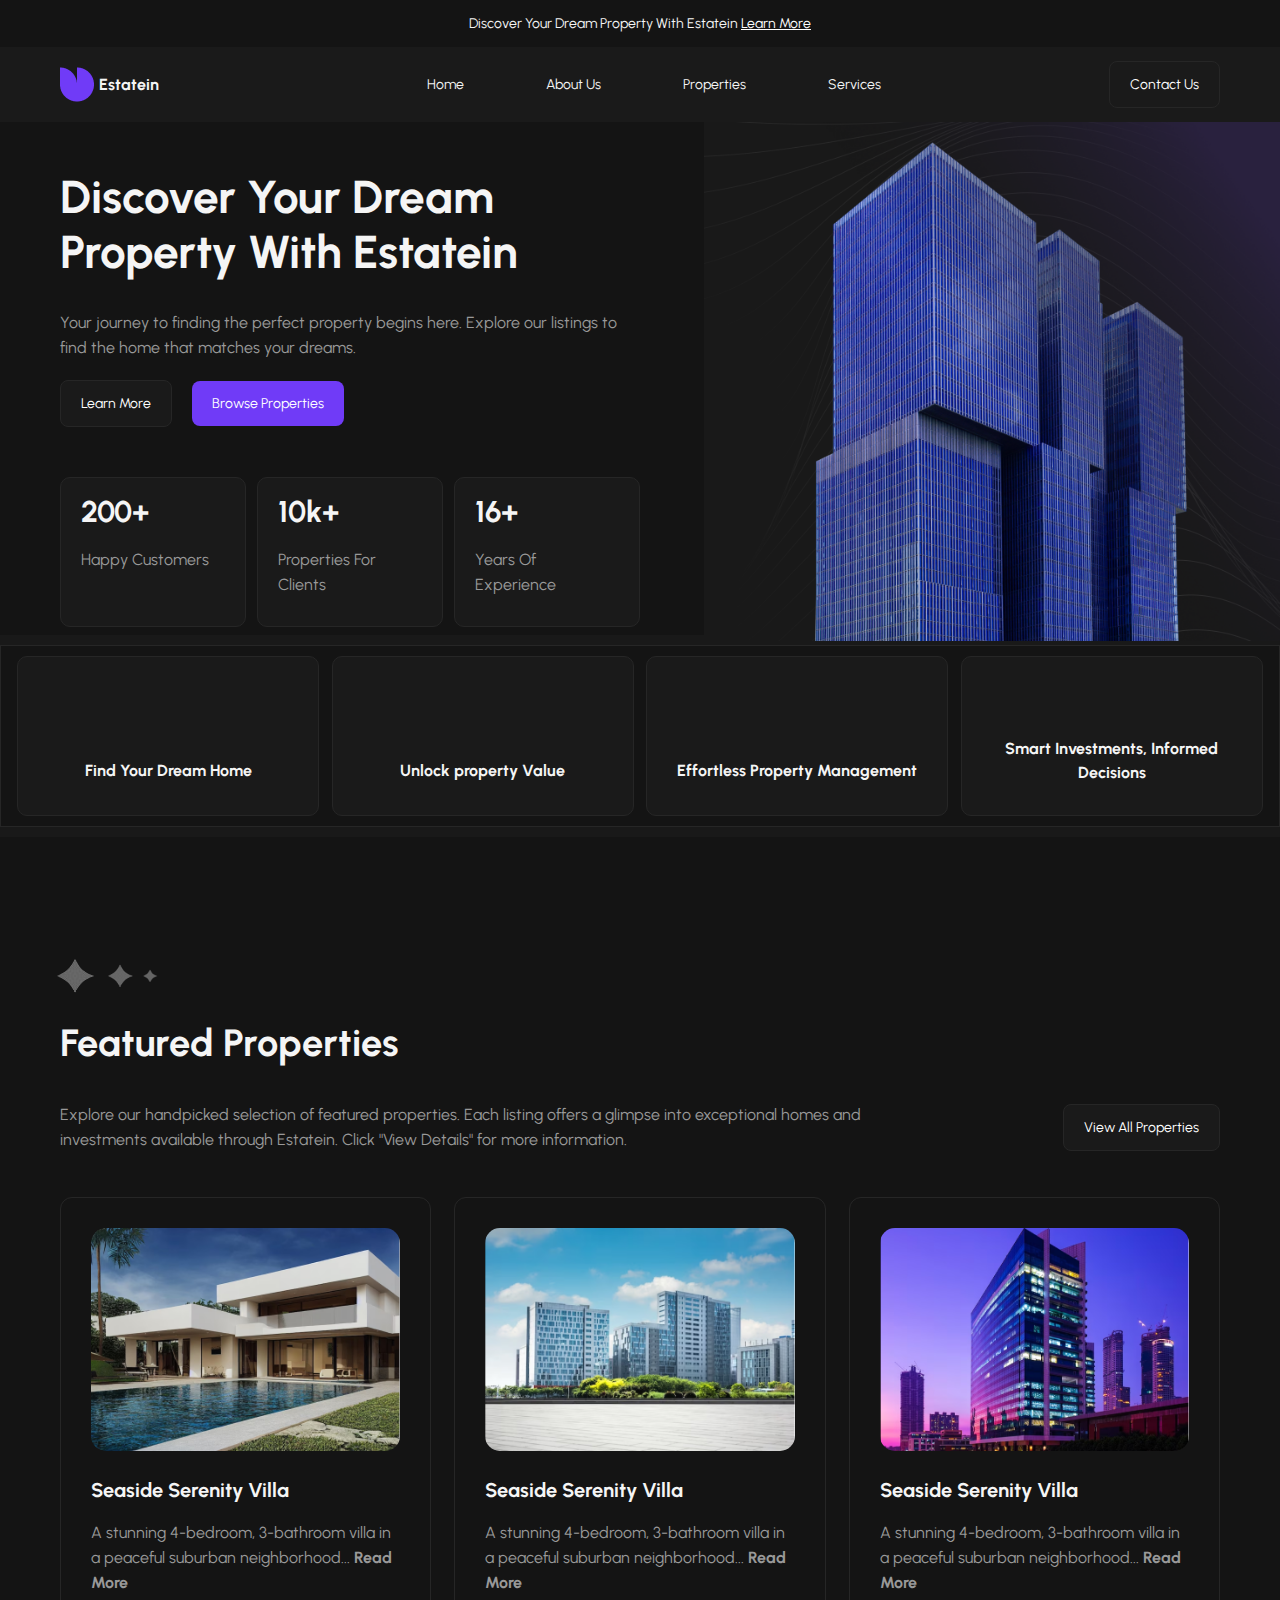
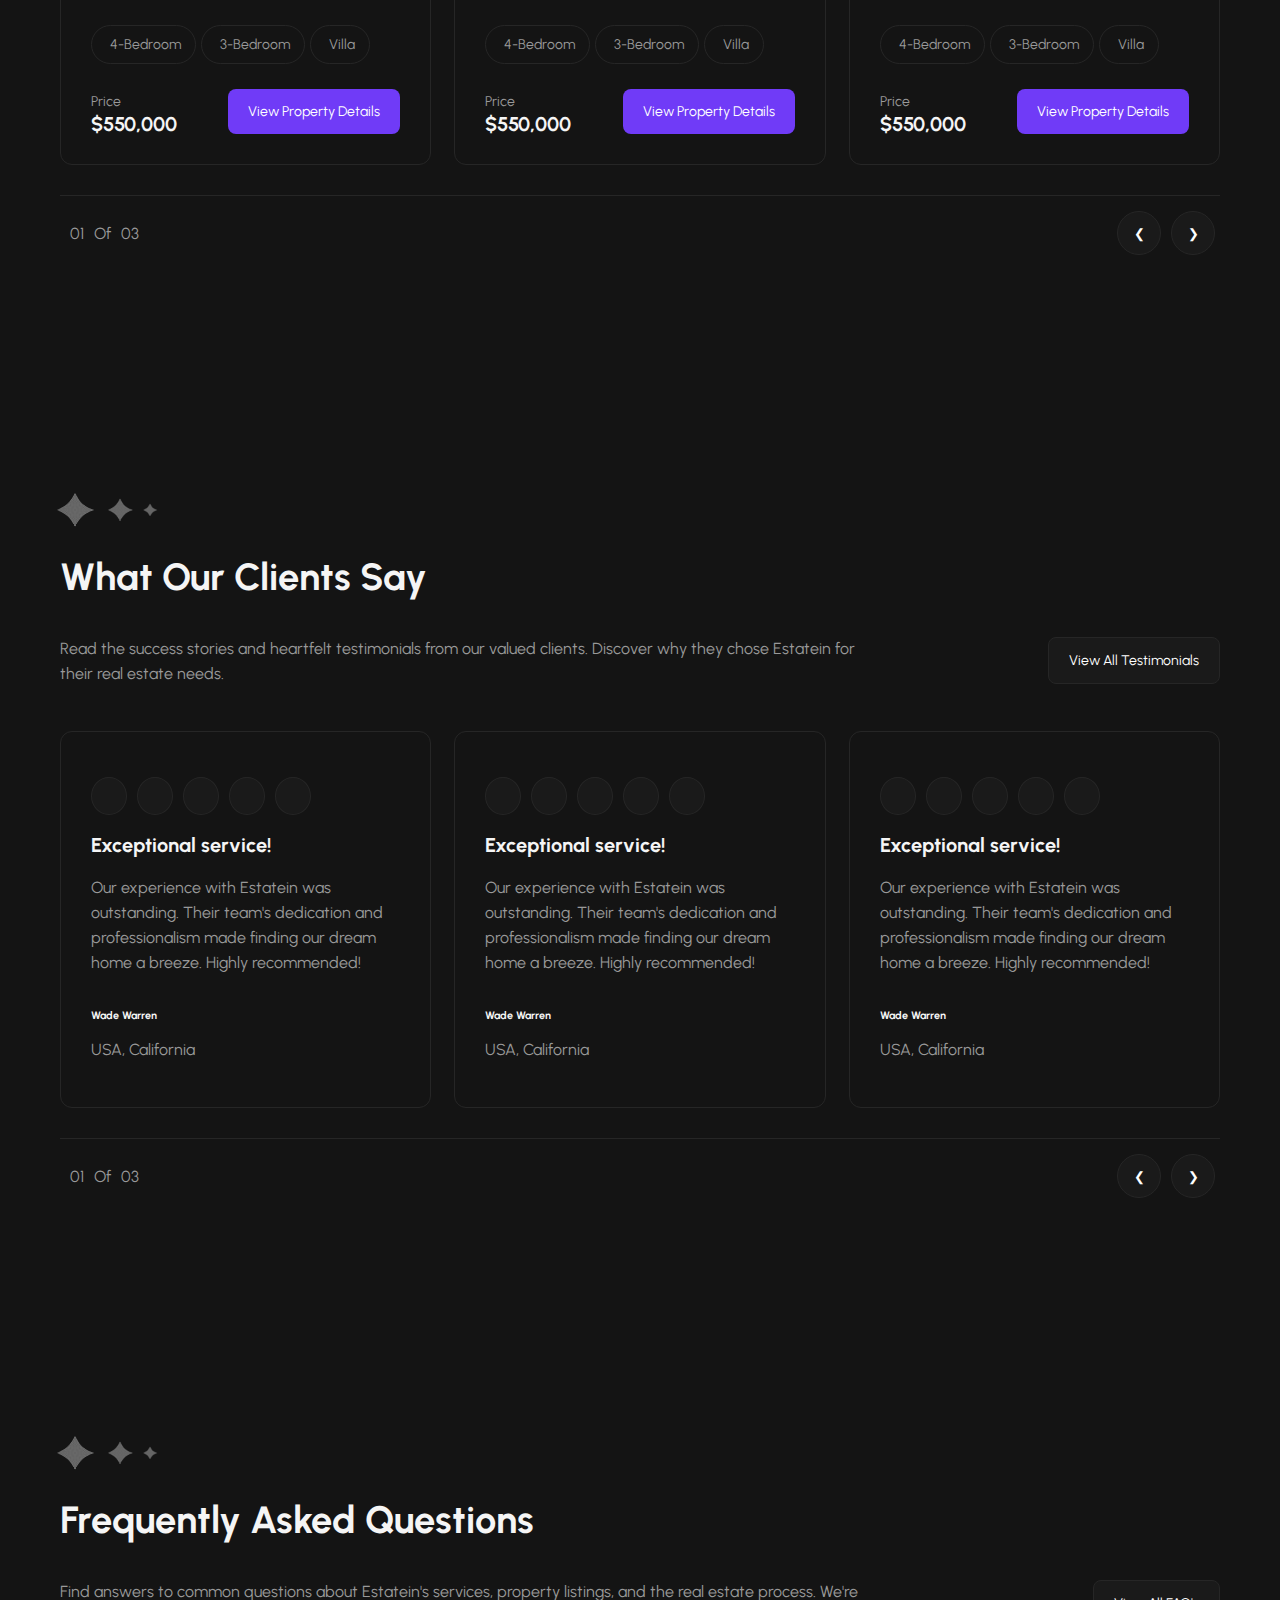
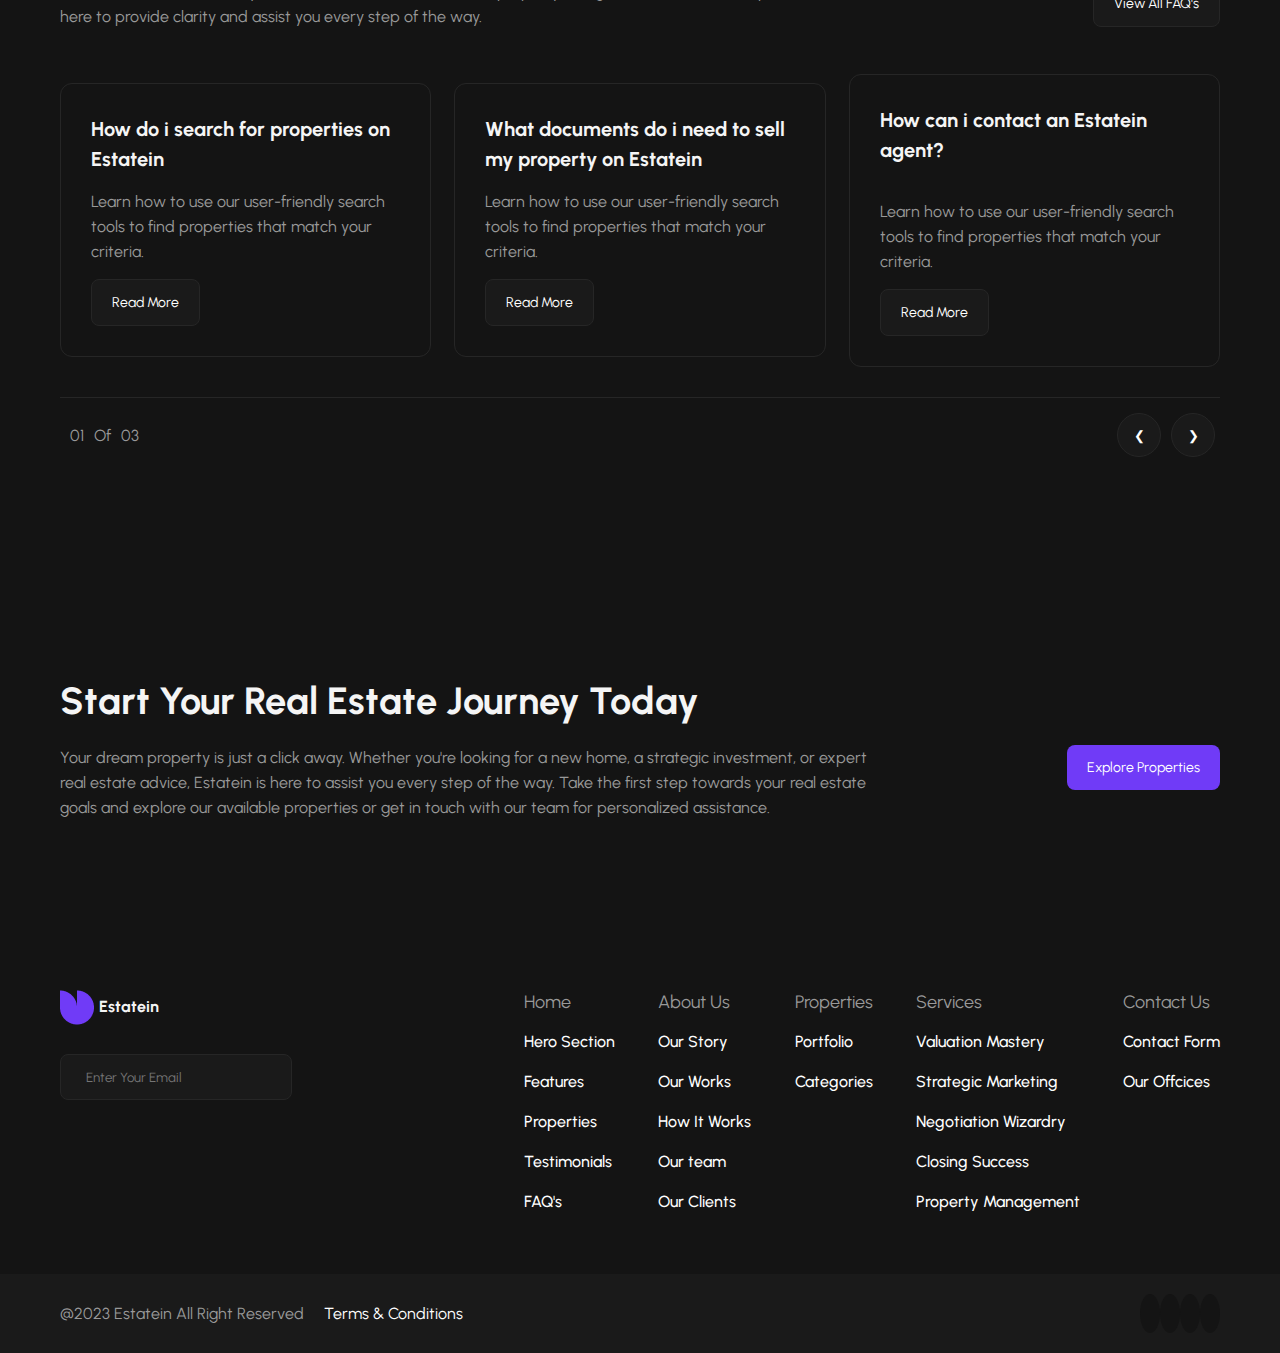
==== index.html @ 97dfe86b "One major push" ====
<!DOCTYPE html>
<html lang="en">
<head>
    <meta charset="UTF-8">
    <meta name="viewport" content="width=device-width, initial-scale=1.0">
    <!-- Font Awesome -->
    <link rel="stylesheet" href="https://site-assets.fontawesome.com/releases/v6.6.0/css/all.css">
    <!-- Google Fonts -->
    <link rel="preconnect" href="https://fonts.googleapis.com">
    <link rel="preconnect" href="https://fonts.gstatic.com" crossorigin>
    <link href="https://fonts.googleapis.com/css2?family=Urbanist:ital,wght@0,100..900;1,100..900&display=swap" rel="stylesheet">
    <link rel="icon" href="./resources/logo.png">
    <link rel="stylesheet" href="style.css">
    <title>Estatein</title>
    
</head>
<body>
    <header class="first-header">
        Discover Your Dream Property With Estatein <a href="#">Learn More</a>
    </header>
    <div class="navbar">
        <h5>
            <img src="./resources/logo.png" alt="">
            Estatein
        </h5> 
        <button class="menu-btn">
            <div></div>
            <div></div>
            <div></div>
        </button>
        <nav class="nav">
            <ul>
                <li>Home</li>
                <li>About Us</li>
                <li>Properties</li>
                <li>Services</li>
                <button class="contact-btn dark-btn">
                    Contact Us
                </button>
            </ul>
        </nav>
        <button class="contact-btn dark-btn">
            Contact Us
        </button>
        <nav class="res-nav">
            <button class="close-btn dark-btn">&#9587</button>
            <ul>
                <li>Home</li>
                <li>About Us</li>
                <li>Properties</li>
                <li>Services</li>
                <button class="contact-btn dark-btn">
                    Contact Us
                </button>
            </ul>
        </nav>
    </div>
    <!-- <div class="absolute">
        <sub>Text</sub>
    </div> -->

    <div class="first-section">
        <div class="pic">
            <img src="./resources/img1.png" alt="" class="img1">
        </div>
        <!-- <div class="svg">
            <svg height="200" width="200">
                <defs>
                    <path id="circle" d="M100, 100 m0, -50 a50, 50 0 1, 0 0, 100 a50, 50 0 1, 0 0, -100">
                    <text font-size="16" text-anchor="middle">
                        <textpath xlink:href="#circle" startOffset="25%"> Text </textpath>
                    </text>
                </defs>

            </svg>
        </div> -->
        <div class="text">
            <div class="txt txt1">
                <h1 class="header1">
                    Discover Your Dream Property With Estatein
                </h1>
                <p>
                    Your journey to finding the perfect property begins here. Explore our listings to find the
                    home that matches your dreams.
                </p>
                <div class="buttons">
                    <button class="learn-more dark-btn">Learn More</button>
                    <button class="browse blue-btn">Browse Properties</button>
                </div>
            </div>
            <div class="sub-div">
                <div class="sdiv">
                    <h4>200+</h4>
                    <p>Happy Customers</p>
                </div>
                <div class="sdiv">
                    <h4>10k+</h4>
                    <p>Properties For Clients</p>
                </div>
                <div class="sdiv">
                    <h4>16+</h4>
                    <p>Years Of Experience</p>
                </div>
            </div>
        </div>
    </div>

    <div class="second-section">
        <div class="sub-div div-col-1">
            <p class="fa-thin fa-arrow-up-right"></p>
            <div class="home">
                <i class="fa-solid fa-house"></i>
            </div>
            <h5>Find Your Dream Home</h5>
        </div>
        <div class="sub-div div-col-1">
            <p class="fa-thin fa-arrow-up-right"></p>
            <div class="home">
                <i class="fa-solid fa-radio"></i>
            </div>
            <h5>Unlock property Value</h5>
        </div>
        <div class="sub-div div-col-1">
            <p class="fa-thin fa-arrow-up-right"></p>
            <div class="home">
                <i class="fa-solid fa-hotel"></i>
            </div>
            <h5>Effortless Property Management</h5>
        </div>
        <div class="sub-div div-col-1">
            <p class="fa-thin fa-arrow-up-right"></p> 
            <div class="home">
                <i class="fa-solid fa-sun"></i>
            </div>
            <h5>Smart Investments, Informed Decisions</h5>
        </div>
    </div>

    <div class="third-section sec-obj">
        <div class="img star">
            <img src="./resources/star-logo-removebg-preview.png" alt="">
            <img src="./resources/star-logo-removebg-preview.png" alt="">
            <img src="./resources/star-logo-removebg-preview.png" alt="">
        </div>
        <div class="text div-col-2">
            <h3>
                Featured Properties
            </h3>
            <div class="txt">
                <p>
                    Explore our handpicked selection of featured properties. 
                    Each listing offers a glimpse into exceptional homes and investments available 
                    through Estatein. Click "View Details" for more information.
                </p>
                <button class="dark-btn thrdsec-btn">View All Properties</button>
            </div>
        </div>
        <div class="sub-divs div-col-2">
            <div class="content slide1">
                <img src="./resources/img2.png" alt="">
                <div class="content-txt">
                    <h4>
                        Seaside Serenity Villa
                    </h4>
                    <p>
                        A stunning 4-bedroom, 3-bathroom villa in a
                        peaceful suburban neighborhood... <b>Read More</b>
                    </p>
                </div>
                <div class="minor-div">
                    <p><i class="fa-duotone fa-thin fa-bed-front"></i>4-Bedroom</p>
                    <p><i class="fa-solid fa-bath"></i>3-Bedroom</p>
                    <p><i class="fa-solid fa-hotel"></i>Villa</p>
                </div>
                <div class="price">
                    <div>
                        <p>Price</p>
                        <h6>$550,000</h6>
                    </div>
                    <button class="blue-btn">View Property Details</button>
                </div>
            </div>
            <div class="content slide1 ">
                <img src="./resources/img3.png" alt="">
                <div class="content-txt">
                    <h4>
                        Seaside Serenity Villa
                    </h4>
                    <p>
                        A stunning 4-bedroom, 3-bathroom villa in a 
                        peaceful suburban neighborhood... <b>Read More</b>
                    </p>
                </div>
                <div class="minor-div">
                    <p><i class="fa-duotone fa-thin fa-bed-front"></i>4-Bedroom</p>
                    <p><i class="fa-solid fa-bath"></i>3-Bedroom</p>
                    <p><i class="fa-solid fa-hotel"></i>Villa</p>
                </div>
                <div class="price">
                    <div>
                        <p>Price</p>
                        <h6>$550,000</h6>
                    </div>
                    <button class="blue-btn">View Property Details</button>
                </div>
            </div>
            <div class="content slide1 ">
                <img src="./resources/img4.png" alt="">
                <div class="content-txt">
                    <h4>
                        Seaside Serenity Villa
                    </h4>
                    <p>
                        A stunning 4-bedroom, 3-bathroom villa in a 
                        peaceful suburban neighborhood... <b>Read More</b>
                    </p>
                </div>
                <div class="minor-div">
                    <p><i class="fa-duotone fa-thin fa-bed-front"></i>4-Bedroom</p>
                    <p><i class="fa-solid fa-bath"></i>3-Bedroom</p>
                    <p><i class="fa-solid fa-hotel"></i>Villa</p>
                </div>
                <div class="price">
                    <div>
                        <p>Price</p>
                        <h6>$550,000</h6>
                    </div>
                    <button class="blue-btn">View Property Details</button>
                </div>
            </div>
        </div>
        <div class="btn-bar div-col-2">
            <button class="thrdsec-btn dark-btn">View All Properties</button>
            <div class="navigator">
                <button id="prev">&#10094;</button>
                <div class="ps res">
                    <p class="counter">01</p>
                    <p class="test">Of</p>
                    <p class="total">03</p>
                </div>
                <button id="next">&#10095;</button>
            </div>
            <div class="ps">
                <p id="counter">01</p>
                <p id="test">Of</p>
                <p id="total">03</p>
            </div>
        </div>
        <!-- border: 1px solid;

        border-image-source: linear-gradient(40.65deg, #A685FA 0.85%, rgba(166, 133, 250, 0) 34.8%),
        linear-gradient(219.04deg, #A685FA -6.93%, rgba(166, 133, 250, 0) 52.6%); -->
        
        
    </div>

    <div class="comments sec-obj">
        <div class="img star">
            <img src="./resources/star-logo-removebg-preview.png" alt="">
            <img src="./resources/star-logo-removebg-preview.png" alt="">
            <img src="./resources/star-logo-removebg-preview.png" alt="">
        </div>
        <div class="text">
            <h3>
                What Our Clients Say
            </h3>
            <div class="txt">
                <p>
                    Read the success stories and heartfelt testimonials 
                    from our valued clients. Discover why they
                    chose Estatein for their real estate needs.
                </p>
                <button class="dark-btn thrdsec-btn">View All Testimonials</button>
            </div>
        </div>  
        <div class="sub-divs slide">
            <div class="content">
                <div class="rating">
                    <p class="fa-solid fa-star"></p>
                    <p class="fa-solid fa-star"></p>
                    <p class="fa-solid fa-star"></p>
                    <p class="fa-solid fa-star"></p>
                    <p class="fa-solid fa-star"></p>
                </div>
                <h4>
                    Exceptional service!
                </h4>
                <p>
                    Our experience with Estatein was outstanding. 
                    Their team's dedication and professionalism 
                     made finding our dream home a breeze. Highly 
                     recommended!
                </p>
                <div class="id">
                    <img src="" alt="">
                    <div>
                        <h6>Wade Warren</h6>
                        <p>USA, California</p>
                    </div>
                </div>
            </div>
            <div class="content">
                <div class="rating">
                    <p class="fa-solid fa-star"></p>
                    <p class="fa-solid fa-star"></p>
                    <p class="fa-solid fa-star"></p>
                    <p class="fa-solid fa-star"></p>
                    <p class="fa-solid fa-star"></p>
                </div>
                <h4>
                    Exceptional service!
                </h4>
                <p>
                    Our experience with Estatein was outstanding. 
                    Their team's dedication and professionalism 
                     made finding our dream home a breeze. Highly 
                     recommended!
                </p>
                <div class="id">
                    <img src="" alt="">
                    <div>
                        <h6>Wade Warren</h6>
                        <p>USA, California</p>
                    </div>
                </div>
            </div>
            <div class="content">
                <div class="rating">
                    <p class="fa-solid fa-star"></p>
                    <p class="fa-solid fa-star"></p>
                    <p class="fa-solid fa-star"></p>
                    <p class="fa-solid fa-star"></p>
                    <p class="fa-solid fa-star"></p>
                </div>
                <h4>
                    Exceptional service!
                </h4>
                <p>
                    Our experience with Estatein was outstanding. 
                    Their team's dedication and professionalism 
                     made finding our dream home a breeze. Highly 
                     recommended!
                </p>
                <div class="id">
                    <img src="" alt="">
                    <div>
                        <h6>Wade Warren</h6>
                        <p>USA, California</p>
                    </div>
                </div>
            </div>
        </div>
        <div class="btn-bar">
            <button class="thrdsec-btn dark-btn">View All Properties</button>
            <div class="navigator">
                <button id="prev">&#10094;</button>
                <div class="ps res">
                    <p class="counter">01</p>
                    <p class="test">Of</p>
                    <p class="total">03</p>
                </div>
                <button id="next">&#10095;</button>
            </div>
            <div class="ps">
                <p id="counter">01</p>
                <p id="test">Of</p>
                <p id="total">03</p>
            </div>
        </div>
    </div>

    <div class="fourth-section sec-obj">
        <div class="img star">
            <img src="./resources/star-logo-removebg-preview.png" alt="">
            <img src="./resources/star-logo-removebg-preview.png" alt="">
            <img src="./resources/star-logo-removebg-preview.png" alt="">
        </div>
        <div class="text">
            <h3>
                Frequently Asked Questions
            </h3>
            <div class="txt">
                <p>
                    Find answers to common questions about Estatein's services, 
                    property listings, and the real estate process. We're here to provide 
                    clarity and assist you every step of the way.
                </p>
                <button class="dark-btn faq thrdsec-btn">View All FAQ's</button>
            </div>
        </div>
        <div class="sub-divs">
            <div class="content">
                <h4>
                    How do i search for properties on Estatein
                </h4>
                <p>
                    Learn how to use our user-friendly 
                    search tools to find properties that match your criteria.
                </p>
                <button class="dark-btn more">Read More</button>
            </div>
            <div class="content">
                <h4>
                    What documents do i need to sell my property on Estatein
                </h4>
                <p>
                    Learn how to use our user-friendly 
                    search tools to find properties that match your criteria.
                </p>
                <button class="dark-btn more">Read More</button>
            </div>
            <div class="content">
                <h4>
                    How can i contact an Estatein agent?
                    
                </h4>
                <br>
                <p>
                    Learn how to use our user-friendly 
                    search tools to find properties that match your criteria.
                </p>
                <button class="dark-btn more">Read More</button>
            </div>
            <!-- <div class="content">
                <h5>
                    How do i search for properties on Estatein
                </h5>
                <p>
                    Learn how to use our user-friendly 
                    search tools <br>to find properties that match your criteria.
                </p>
                <button id="more">Read More</button>
            </div>
            <div>
                <h5>
                    How do i search for properties on Estatein
                </h5>
                <p>
                    Learn how to use our user-friendly 
                    search tools <br>to find properties that match your criteria.
                </p>
                <button id="more">Read More</button>
            </div>
            <div class="content">
                <h5>
                    How do i search for properties on Estatein
                </h5>
                <p>
                    Learn how to use our user-friendly 
                    search tools <br>to find properties that match your criteria.
                </p>
                <button id="more">Read More</button>
            </div> -->
        </div>
        <div class="btn-bar">
            <button class="thrdsec-btn dark-btn faq">View All Properties</button>
            <div class="navigator">
                <button id="prev">&#10094;</button>
                <div class="ps res">
                    <p class="counter">01</p>
                    <p class="test">Of</p>
                    <p class="total">03</p>
                </div>
                <button id="next">&#10095;</button>
            </div>
            <div class="ps">
                <p id="counter">01</p>
                <p id="test">Of</p>
                <p id="total">03</p>
            </div>
        </div>
    </div>

    <div class="conclusion sec-obj">
        <div class="text">
            <h3>
                Start Your Real Estate Journey Today
            </h3>
            <div class="txt">
                <p>
                    Your dream property is just a click away. 
                    Whether you're looking for a new home, a 
                    strategic investment, or expert real estate advice, 
                    Estatein is here to assist you every step of the way. 
                    Take the first step towards your real estate goals and 
                    explore our available properties or get in touch with 
                    our team for personalized assistance.
                </p>
                <button class="blue-btn explore">Explore Properties</button>
            </div>
        </div>
    </div>

    <footer>
        <div class="footer sec-obj">
            <div class="contact">
                <h5>
                    <img src="./resources/logo.png" alt="">
                    Estatein
                </h5>
                <br>
                <div class="icons">
                    <i class="fa-light fa-envelope-dot"></i>
                    <i class="fa-solid fa-paper-plane"></i>
                    <input type="email" placeholder="Enter Your Email" class="fa-arrow-up-right">
                </div>
            </div>
            <div class="info">
                <div>
                    <p>Home</p>
                    <div class="link">
                        <a href="#">Hero Section</a>
                        <a href="#">Features</a>
                        <a href="#">Properties</a>
                        <a href="#">Testimonials</a>
                        <a href="#">FAQ's</a>
                    </div>                   
                </div>
                <div>
                    <p>About Us</p>
                    <div class="link">
                        <a href="#">Our Story</a>
                        <a href="#">Our Works</a>
                        <a href="#">How It Works</a>
                        <a href="#">Our team</a>
                        <a href="#">Our Clients</a>
                    </div>
                </div>
                <div>
                    <p>Properties</p>
                    <div class="link">
                        <a>Portfolio</a>
                        <a href="#">Categories</a>  
                    </div>
                </div>
                <div>
                    <p>Services</p>
                    <div class="link">
                        <a href="#">Valuation Mastery</a>
                        <a href="#">Strategic Marketing</a>
                        <a href="#">Negotiation Wizardry</a>
                        <a href="#">Closing Success</a>
                        <a href="#">Property Management</a>                        
                    </div>
                </div>
                <div>
                    <p>Contact Us</p>
                    <div class="link">
                        <a href="#">Contact Form</a>
                        <a href="#">Our Offcices</a>
                    </div>
                </div>
            </div>
            <div class="info res-info">
                <div class="left">
                    <div>
                        <p>Home</p>
                        <div class="link">
                            <a href="#">Hero Section</a>
                            <a href="#">Features</a>
                            <a href="#">Properties</a>
                            <a href="#">Testimonials</a>
                            <a href="#">FAQ's</a>
                        </div>                   
                    </div>
                    <hr>
                    <div>
                        <p>Properties</p>
                        <div class="link">
                            <a>Portfolio</a>
                            <a href="#">Categories</a>  
                        </div>
                    </div>
                    <hr>
                    <div>
                        <p>Contact Us</p>
                        <div class="link">
                            <a href="#">Contact Form</a>
                            <a href="#">Our Offcices</a>
                        </div>
                    </div>
                    <hr>
                </div>
                <div class="right">
                    <div>
                        <p>About Us</p>
                        <div class="link">
                            <a href="#">Our Story</a>
                            <a href="#">Our Works</a>
                            <a href="#">How It Works</a>
                            <a href="#">Our team</a>
                            <a href="#">Our Clients</a>
                        </div>
                    </div>
                    <hr>
                    <div>
                        <p>Services</p>
                        <div class="link">
                            <a href="#">Valuation Mastery</a>
                            <a href="#">Strategic Marketing</a>
                            <a href="#">Negotiation Wizardry</a>
                            <a href="#">Closing Success</a>
                            <a href="#">Property Management</a>                        
                        </div>
                    </div>
                    <hr>
                </div>
            </div>
        </div>
        <div class="end-line">
            <div class="txt">
                <p>@2023 Estatein All Right Reserved</p>
                <a href="#">Terms & Conditions</a>
            </div>
            <div>
                <i class="fa-brands fa-facebook"></i>
                <i class="fa-brands fa-linkedin"></i>
                <i class="fa-brands fa-twitter"></i>
                <i class="fa-brands fa-youtube"></i>
            </div>
        </div>
    </footer>

    <script src="https://cdn.jsdelivr.net/npm/gsap@3.12.5/dist/ScrollTrigger.min.js"></script>
    <script src="https://cdn.jsdelivr.net/npm/gsap@3.12.5/dist/gsap.min.js"></script>
    <script src="script.js"></script>
</body>
</html>
---- style.css ----
:root {
    --bg-clr: #141414;
    --div-clr: #1a1a1a;
    -btn-clr: #703bf7;
    --border-clr: #262626;

}
::-webkit-scrollbar {
    width: 8px;
    position: absolute;
    z-index: 999;
}
::-webkit-scrollbar-track {
    background-color: #000;
    width: 10px;
}
::-webkit-scrollbar-thumb {
    background-color: #424242;
    border-radius: 15px;
    width: 2px;
}
::-webkit-scrollbar-thumb:hover {
    background-color: #575757;
}
* {
    box-sizing: border-box;
    margin: 0;padding: 0;
    font-family: 'Urbanist', sans-serif;
    /* rotate: ; */
}



body {
    background-color: var(--bg-clr);
    color: whitesmoke;
    overflow-x: hidden;
}
.dark-btn {
    background-color: var(--div-clr);
    border: 1px solid var(--border-clr);
    color: #fff;
    border-radius: 8px;
    padding: 14px 20px;
    font-size: 14px;
    &:hover {
        background-color: var(--bg-clr);
        cursor: pointer;
        transition: .5s linear;
    }
}
.blue-btn {
    background-color: #703BF7;
    border: none;
    color: #fff;
    border-radius: 8px;
    padding: 14px 20px;
    font-size: 14px;
    &:hover {
        background-color: #703bf774;
        backdrop-filter: blur(2px);
        cursor: pointer;
        transition: .5s linear;
    }
}
p {
    color: #999999;
    line-height: 25px;
    margin: 15px 0;
    font-size: 16px;
}
h1 {
    font-size: 46px;
    line-height: 55.2px;
    margin: 30px 0;
}
a {
    color: white;
}
h3 {
    font-size: 38px;
    line-height: 57px;
}
h4 {
    font-size: 30px;
    line-height: 40px;
}
h5 {
    display: flex;
    align-items: center;
    justify-content: center;
    gap: 5px;
    font-size: 16px;
    line-height: 24px;
}
.first-header {
    padding: 15px;
    text-align: center;
    font-size: 14px;
}
.res-nav {
    display: none;
}
.navbar {
    display: flex;
    justify-content: space-between;
    align-items: center;
    padding: 14px 60px;
    background-color: var(--div-clr);
    /* border: 1px solid #424242; */
}
.navbar .menu-btn {
    display: none;
}
.navbar ul {
    display: flex;
    list-style: none;
    align-items: center;
}
.navbar ul li {
    margin-left: 40px;
    padding: 12px 20px;
    border-radius: 5px;
    font-size: 14px;
    border: 1px solid;
    border-color: transparent;
}
.navbar ul li:hover {
    background-color: var(--bg-clr);
    border-color: var(--border-clr);
    transition: .5s linear;
    cursor: pointer;
}
.navbar .close-btn, .navbar nav .contact-btn {
    display: none;
}

/* First Section */
.first-section {
    width: 100%;
    display: flex;
    flex-direction: row-reverse;
    justify-content: space-between;
    flex-wrap: wrap;
    align-items: center;
}
.first-section .pic {
    width: 45%;
    /* float: right; */
}
.first-section .pic img {
    width: 100%;
}
.first-section .text {
    padding-left: 60px;
    width: 50%;
    /* background-color: gray; */
    
}
.first-section .text .txt .buttons {
    margin: 20px 0;
    display: flex;
    align-items: center;
    gap: 20px;
}
.first-section .text .sub-div {
    display: flex;
    width: 100%;
    justify-content: space-between;
    flex-wrap: wrap;
    margin-top: 50px;
}
.first-section .text .sub-div div {
    width: 32%;
    background-color: var(--div-clr);    
    padding: 14px 20px;
    border: 1px solid var(--border-clr);
    border-radius: 10px;
}

/* Second Section */
.second-section {
    width: 100%;
    display: flex;
    justify-content: space-around;
    align-items: center;
    border: 1px solid var(--border-clr);
    box-shadow: 0 0 0 10px #191919;
    padding: 10px;
}
.second-section .sub-div {
    position: relative;
    height: 160px;
    width: 24%;
    display: flex;
    flex-direction: column;
    justify-content: center;
    align-items: center;
    text-align: center;
    border: 1px solid var(--border-clr);
    background-color: var(--div-clr);
    border-radius: 10px;
    padding: 30px 16px;

}
.second-section .sub-div p {
    align-self: flex-end;
    margin: 0;
    font-size: 40px;
    color: #4D4D4D;
}
.second-section .sub-div .home {
    font-size: 30px;
    display: flex;
    justify-content: center;
    align-items: center;
    /* text-align: center; */
    margin: 10px 0;
    height: 50px;
    width: 50px;
    position: relative;
    border-radius: 100%;
}
/* .second-section .sub-div .home::after {
    border: 0.1px solid green;
    border-color: green transparent;
    border-radius: 100%;
    position: absolute;
    z-index: -2;
    height: 100%;
    width: 100%;
    top: 50%;
    left: 50%;
    translate: -50% -50%;
    content: '';
} */





/* Third section */
.sec-obj  { 
    display: block;
    padding: 60px;
    margin-top: 50px;
}
.sec-obj .img {
    display: flex;
    justify-content: center;
    align-items: center;
    gap: 5px;
    width: 90px;
    margin: 15px 0px;
}
.sec-obj .img img:nth-child(1) {
    width: 100%;
}
.sec-obj .img img:nth-child(2) {
    width: 35%;
}
.sec-obj .img img:nth-child(3) {
    width: 20%;
}
.rotate {
    transform: rotate(360deg);
}
.sec-obj  .text .txt {
    margin-top: 15px;
    display: flex;
    justify-content: space-between;
    align-items: center;
}
.sec-obj .text .txt p {
    width: 70%;
}
.sec-obj .thrdsec-btn:nth-child(1) {
    display: none;
}
.sec-obj .thrdsec-btn:nth-child(2) {
    display: block;
}

.sec-obj  .sub-divs {
    display: flex;
    margin-top: 30px;
    justify-content: space-between;
    align-items: center;
}
.sec-obj .sub-divs h4 {
    font-size: 20px;
    line-height: 30px;
}
.sec-obj .sub-divs .content {
    border: 1px solid var(--border-clr);
    display: block;
    width: 32%;
    padding: 30px;
    border-radius: 12px;
}
.third-section .sub-divs .content img{
    border-radius: 15px;
    width: 100%;
}
.third-section .sub-divs .content .content-txt {
    margin-top: 20px;
}
.third-section .sub-divs .content .content-txt p {
    margin-top: 15px;

}
.third-section .sub-divs .content .minor-div {
    display: flex;
    align-items: center;
    gap: 5px;
    flex-wrap: wrap;
}
.third-section .sub-divs .content .minor-div p{
    border: 1px solid var(--border-clr);
    border-radius: 28px;
    padding: 6px 14px;
    display: flex;
    align-items: center;
    font-size: 14px;
    gap: 4px;
}
.third-section .sub-divs .content .price {
    margin-top: 10px;
    display: flex;
    justify-content: space-between;
    /* align-items: center; */
    flex-wrap: wrap;
    /* border: 1px solid green; */
}
.third-section .sub-divs .content .price p {
    font-size: 14px;
    margin: 0;
}
.third-section .sub-divs .content .price h6 {
    line-height: 20px;
    font-size: 20px;
}
.sec-obj .btn-bar {
    border-top: 1px solid var(--border-clr);
    margin: 30px 0;
    padding: 10px 0;
    display: flex;
    justify-content: space-between;
    align-items: center;
    flex-direction: row-reverse;
}
.sec-obj .btn-bar .navigator {
    display: flex;
    justify-content: center;
    align-items: center;
}
.sec-obj .btn-bar .navigator button {
    height: 44px;
    width: 44px;
    padding: 10px;
    margin: 0 5px;
    border-radius: 100%;
    background-color: var(--div-clr);
    border: 1px solid var(--border-clr);
    color: #fff;
    &:hover {
        background-color: var(--bg-clr);
        cursor: pointer;
        transition: .5s linear;
    }
}

.sec-obj .btn-bar .ps {
    display: flex;
    justify-content: center;
    align-items: center;
    gap: 10px;
    margin: 0 10px;
}
.sec-obj .btn-bar .res {
    display: none;
}

/* Comment */
.sec-obj .rating {
    display: flex;
    gap: 10px;
    align-items: center;
}
.comment .sub-divs {
    padding: 40px;
}
.sec-obj .rating p {
    /* margin-left: 10px; */
    height: 38px;
    width: 36px;
    color: yellow;
    border-radius: 100%;
    padding: 8px;
    background-color: var(--div-clr);
    border: 1px solid var(--border-clr);
    text-align: center;
}

/* COnclusion */ 
.conclusion .text .txt {
    align-items: normal;
}
.conclusion .text .txt p {
    margin: 0;
}
.conclusion .text .txt button {
    height: max-content;
}

/* Footer */
footer .footer {
    display: flex;
    justify-content: space-between;
}
footer .footer .contact {
    width: 20%;
}
footer .footer .contact input {
    border: 1px solid var(--border-clr);
    border-radius: 8px;
    padding: 14px 25px;
    background-color: var(--div-clr);
    width: 100%;
    margin: 10px 0;
    outline: none;
    color: #fff;
}
footer .footer .contact h5 {
    justify-content: flex-start;
    margin: 0;
}
footer .footer .contact .icons {
    position: relative;
}
footer .footer .contact .icons i{
    position: absolute;
    top: 38%;
    left: 2%;
}
footer .footer .contact .icons i:nth-child(2) {
    left: 90%;
}
footer .footer .info {
    width: 60%;
    display: flex;
    justify-content: space-between;
}
footer .footer .res-info {
    display: none;
}
footer .footer .info p {
    font-size: 18px;
    line-height: 24px;
    margin: 0;
}
footer .footer .info div .link {
    display: flex;
    flex-direction: column;
    justify-content: center;
}
footer .footer .info div .link a {
    font-size: 16px;
    line-height: 24px;
    margin-top: 16px;
    font-weight: 500;
    text-decoration: none;
}
footer .end-line {
    padding: 12px 60px;
    display: flex;
    align-items: center;
    justify-content: space-between;
    background-color: var(--div-clr);
}
footer .end-line .txt {
    margin: 0;
    padding: 0;
    display: flex;
    align-items: center;
    gap: 20px;
}
footer .end-line a {
    text-decoration: none;
}
footer .end-line div i {
    /* height: 40px;
    width: 40px; */
    background-color: var(--bg-clr);
    padding: 10px;
    border-radius: 100%;
    text-align: center;
    gap: 10px;
}


@media only screen and (max-width: 1000px) {
    .first-section {
        /* background-image: url(./resources/img1.png);
        background-size: 100%;
        background-repeat: no-repeat; */
        width: 100%;
        display: block;
        padding: 20px 16px;
    }
    .first-section .pic {
        /* display: none; */
        width: 100%;
    }
    .first-section .pic img {
        border-radius: 18px;
    }
    .first-section .text {
        width: 100%;
        margin: 0;
        padding: 0;

    }
    .first-section .text .txt {
        width: 100%;
    }
    .first-section .text .txt p {
        color: #c6c6c6;
    }
    .first-section .text .sub-div div {
        background-color: #242424de;
        backdrop-filter: blur(5px);
    }

    .third-section .sub-divs .content .content-txt h5 {
        font-size: calc(20px - 20%);
    }
    .third-section  p {
        font-size: calc(17px - 25%);
    }
    .third-section .sub-divs .content .price h6 {
        font-size: calc(20px - 20%);
    }
    .third-section .sub-divs button {
        font-size: calc(14px - 10%);
    }

}
@media only screen and (max-width: 800px) {
    .navbar{
        padding: 20px 18px;
    }
    .navbar .menu-btn {
        display: flex;
        flex-direction: column;
        width: max-content;
        height: fit-content;
        background: none;
        border: none;
        cursor: pointer;
    }
    .navbar .menu-btn div {
        width: 25px;
        height: 2px;
        border-radius: 20px;
        background-color: #fff;
        margin-top: 8px;
    }
    .navbar .menu-btn div:nth-child(3) {
        width: 15px;
        align-self: self-end;
    }
    .navget {
        display: block;
    }
    .navbar .close-btn {
        display: block;
        position: absolute;
        background: none;
        border: none;
        color: #fff;
        right: 1%;
        top: 5px;
        z-index: 88;
    }
    .navbar .contact-btn {
        display: none;
    }
    .navbar .nav {
        display: none;
    }
    .navbar .res-nav {
        display: none;
        position: fixed;
        background-color: #242424e7;
        backdrop-filter: blur(10px);
        z-index: 99;
        height: 100vh;
        top: 0;
        right: 0;
        width: 50%;
    }
    .navbar nav .contact-btn {
        display: block;
        overflow: hidden;
        padding: 5%;
        width: 99%;
    }
    .navbar nav ul {
        margin-top: 50px;
        margin-bottom: 5px;
        flex-direction: column;
        align-items: center;
        text-align: center;
    }
    .navbar nav ul li {
        margin: 0;
        margin-bottom: 15px;
        width: 99%;
        padding: 5%;
    }
    /* Second Section */
    .second-section {
        flex-wrap: wrap;
        width: 93%;
        margin: auto;

    }
    .second-section .sub-div {
        width: 49%;
        margin: 5px 0;
    }

    /* THrid Section */
    .sec-obj {
        padding: 20px 18px;
    } 
    .sec-obj .text .txt p {
        width: 100%;
    }
    .sec-obj .thrdsec-btn:nth-child(2) {
        display: none;
    }
    .sec-obj .thrdsec-btn:nth-child(1) {
        display: block;
    }
    .sec-obj .sub-divs .content {
        width: 100%;
        display: none;
    }
    .sec-obj .sub-divs .content:nth-child(1) {
        display: block;
    }
    .sec-obj .btn-bar {
        flex-direction: row;
    }
    .sec-obj .btn-bar .ps {
        display: none;
    }
    .sec-obj .btn-bar .res {
        display: flex;
    }

    .conclusion .text .txt {
        flex-wrap: wrap;
    }
    .conclusion .text .txt button {
        width: 100%;
        margin: 20px 0;
    }

    footer .footer {
        flex-direction: column;
        width: 100%;
    }
    footer .footer .contact {
        width: 100%;
    }
    footer .footer .info {
        width: 100%;
        flex-wrap: wrap;
    }
    footer .footer .info p {
        font-size: 16px;
     }
     footer .footer .info a {
        font-size: 14px;
     }
    footer .footer .info {
        display: none;
    }
    footer .footer .res-info {
        display: flex;
    }
    footer .footer .res-info > div {
        width: 50%;
        padding: 5px;
    }
    footer .footer .res-info hr {
        width: 90%;
        /* margin: auto; */
        border: 0.3px solid var(--border-clr);
    }
    footer .footer .res-info > div > div {
        margin: 10px;
    }
    footer .footer .res-info .left > div {
        padding: 15px 0;
        border-right: 1px solid var(--border-clr);
    }
    footer .footer .res-info .right > div {
        padding: 15px 10px;
    }
}


@media only screen and (max-width: 600px) {
    h1 {
        font-size: calc(46px - 30%);
    }
    h3 {
        font-size: calc(38px - 20%);
    }
    h4 {
        font-size: calc(30px - 20%);
    }
    
    .first-section .text .buttons {
        flex-direction: column;
    }
    .first-section .text .buttons button {
        width: 100%;
    }
    .first-section .sub-div {
        text-align: center;
        margin-top: 10px !important;
    }
    .first-section .sub-div div {
        margin: 5px 0;
        width: 49% !important;
        align-items: center;
    }
    .first-section .sub-div div:nth-child(3) {
        width: 100% !important;
    }
    footer .footer .info a {
        font-size: calc(14px - 10%)
    }
}
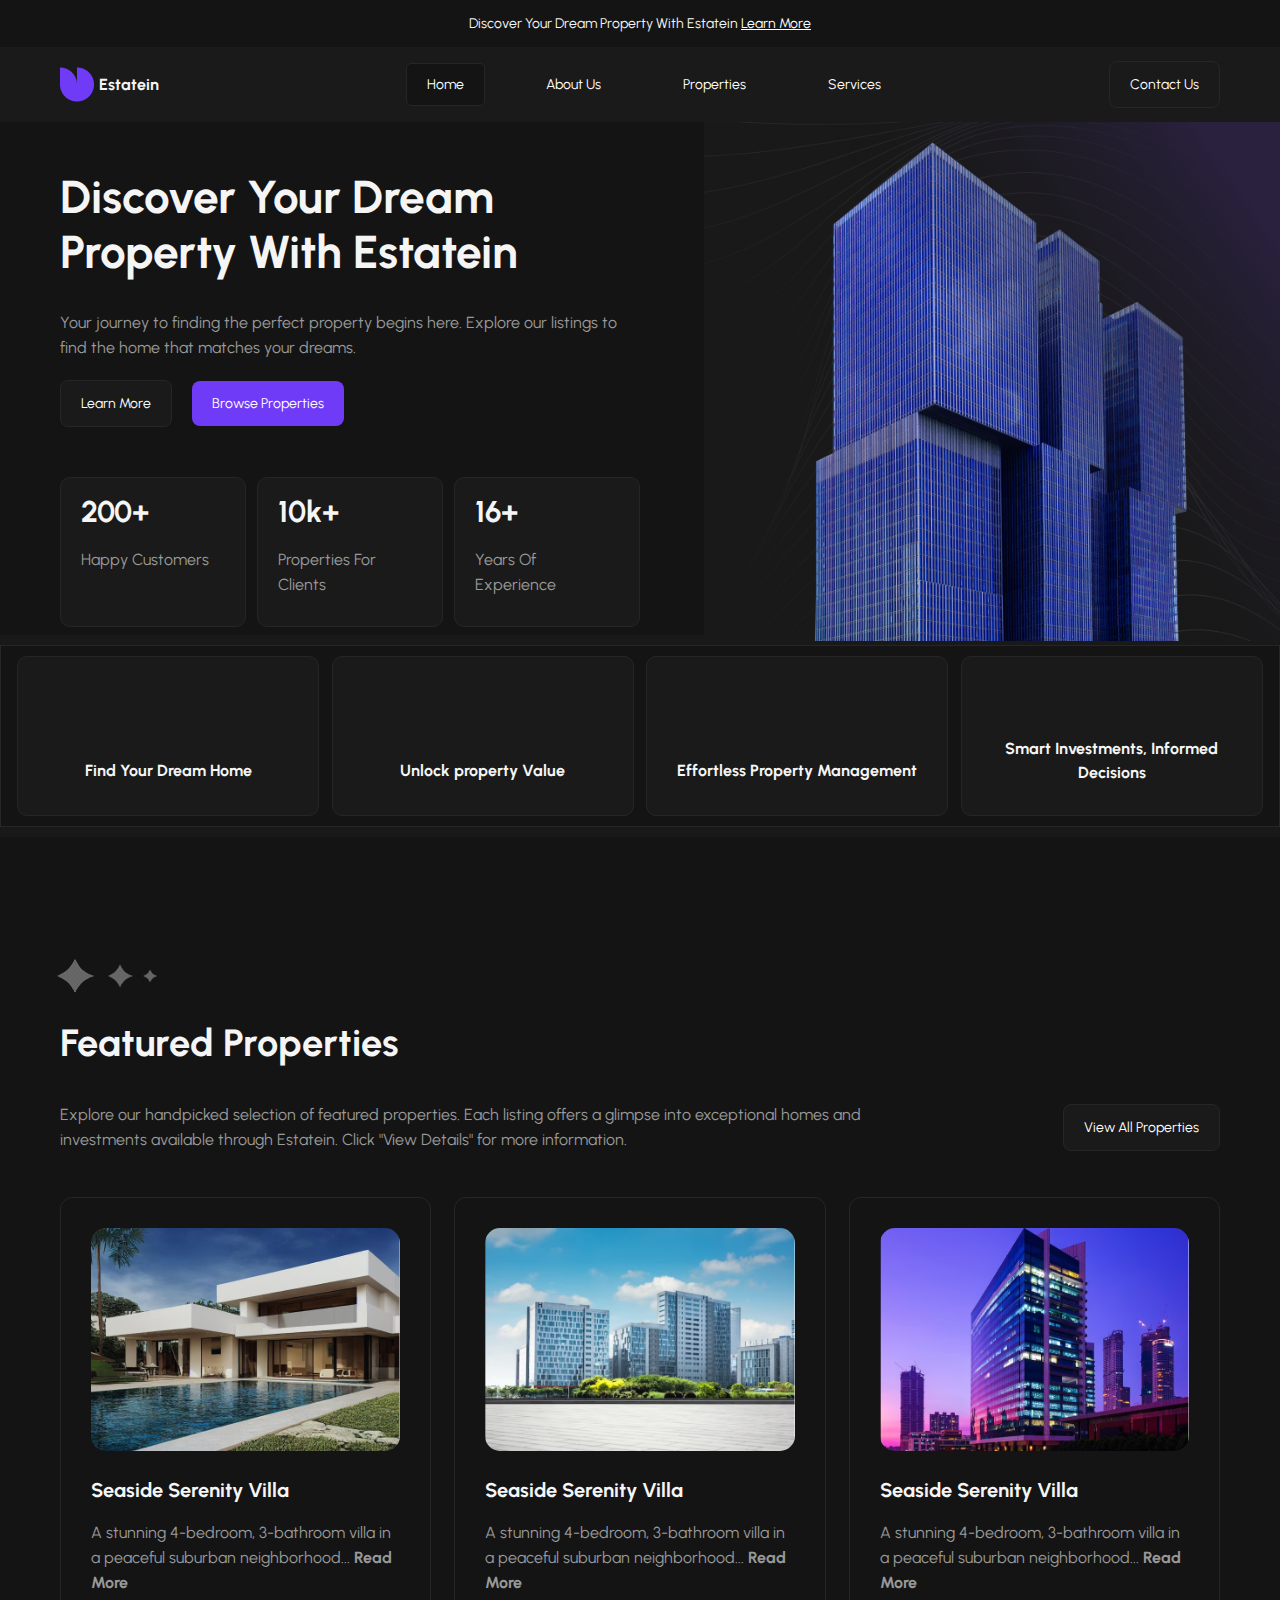
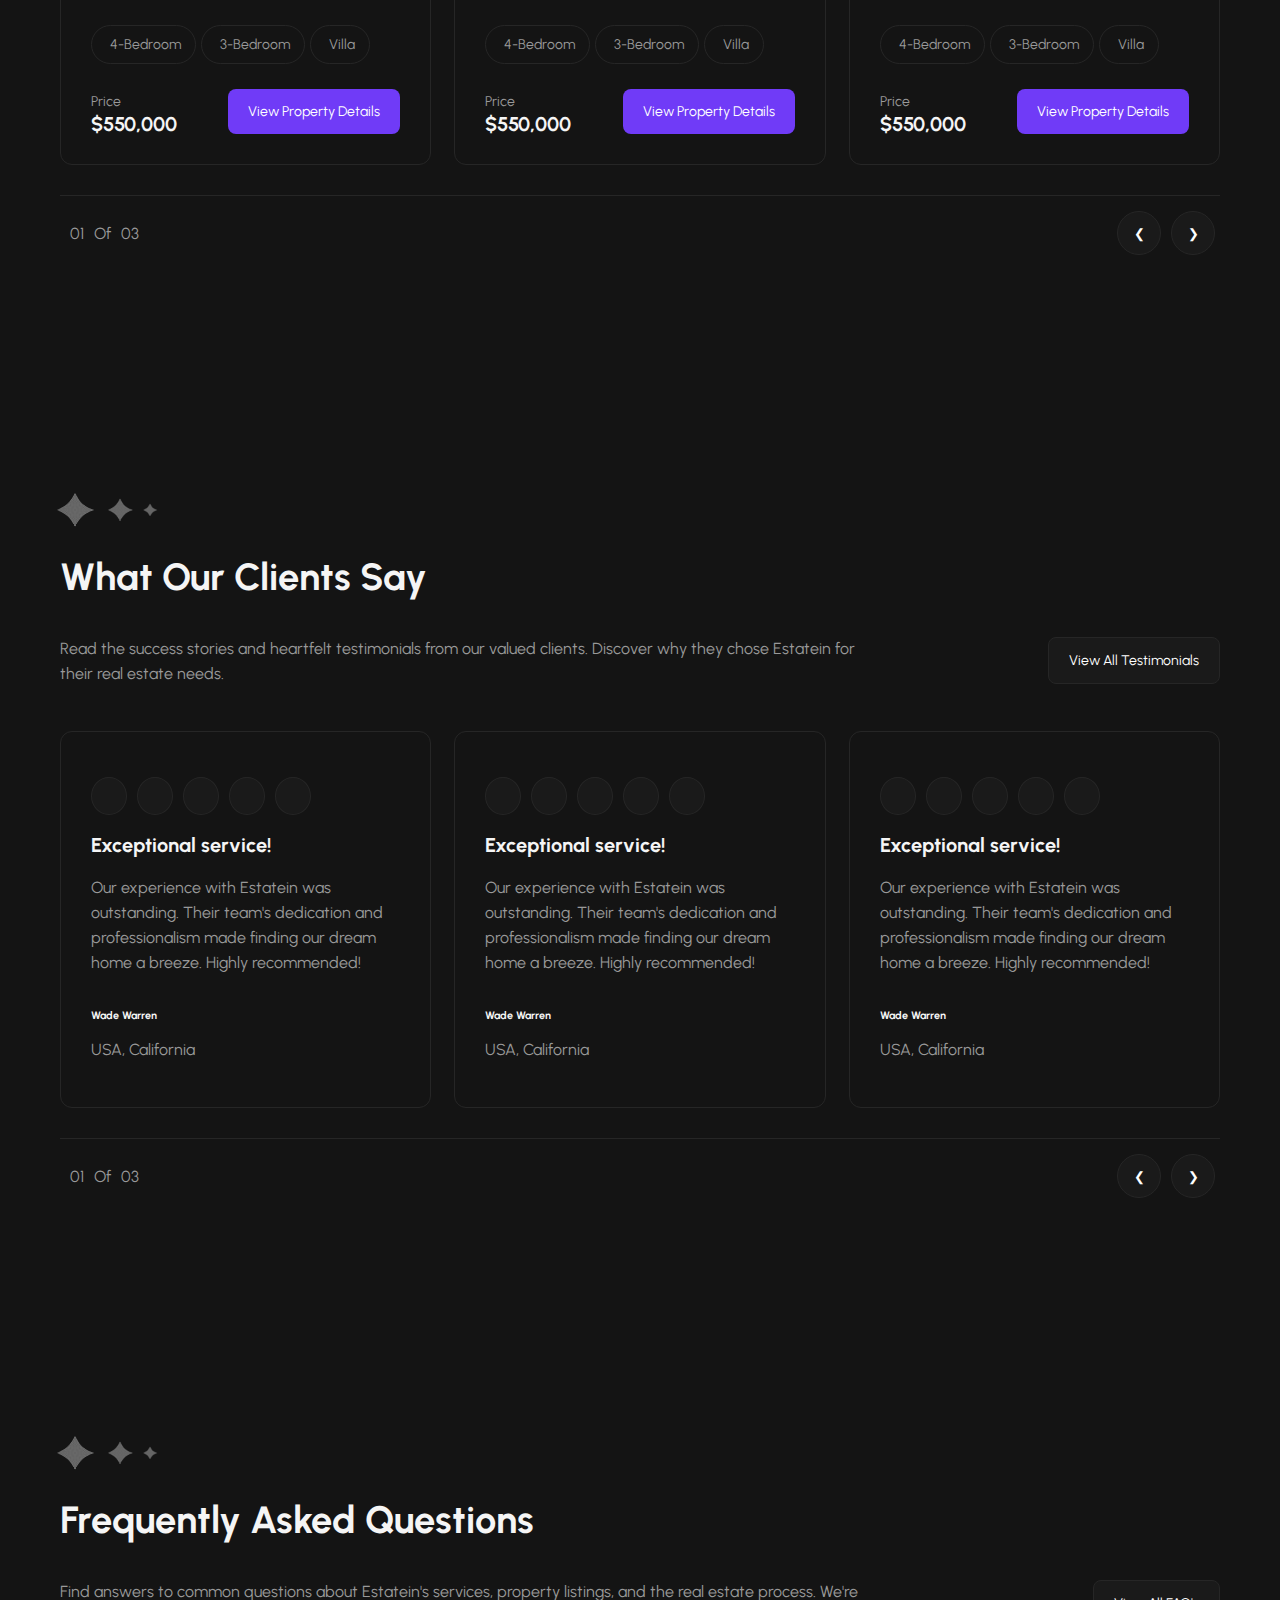
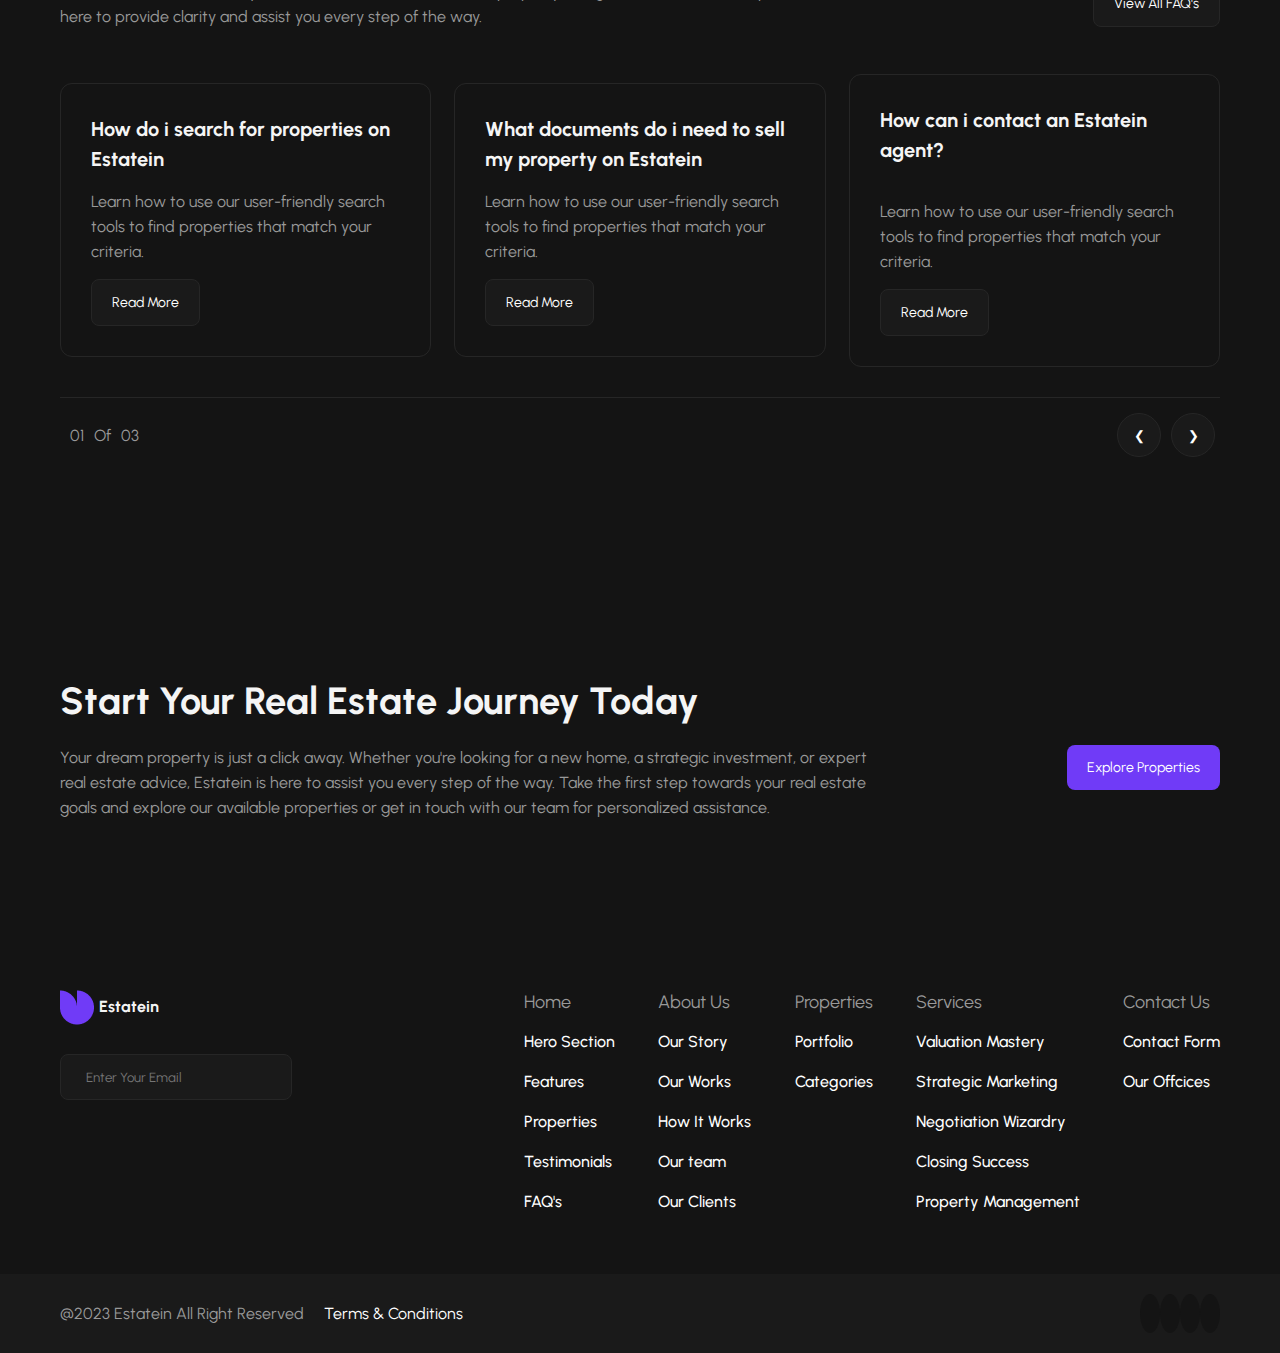
==== commit 7fc3fca8: "One more thing left" ====
--- a/index.html
+++ b/index.html
@@ -30,28 +30,21 @@
         </button>
         <nav class="nav">
             <ul>
-                <li>Home</li>
-                <li>About Us</li>
-                <li>Properties</li>
-                <li>Services</li>
-                <button class="contact-btn dark-btn">
-                    Contact Us
-                </button>
+                <a href="#"><li>Home</li></a>
+                <a href="./about/about.html"><li>About Us</li></a>
+                <a href="./properties/properties.html"><li>Properties</li></a>
+                <a href="./services/services.html"><li>Services</li></a>
             </ul>
         </nav>
-        <button class="contact-btn dark-btn">
-            Contact Us
-        </button>
+        <a href="./contact/contact.html" class="link"><button class="contact-btn dark-btn">Contact Us</button></a>
         <nav class="res-nav">
             <button class="close-btn dark-btn">&#9587</button>
             <ul>
-                <li>Home</li>
-                <li>About Us</li>
-                <li>Properties</li>
-                <li>Services</li>
-                <button class="contact-btn dark-btn">
-                    Contact Us
-                </button>
+                <a href="#"><li>Home</li></a>
+                <a href="./about/about.html"><li>About Us</li></a>
+                <a href="./properties/properties.html"><li>Properties</li></a>
+                <a href="./services/services.html"><li>Services</li></a>
+                <a href="./contact/contact.html" class="link2"><button class="contact-btn dark-btn">Contact Us</button></a>
             </ul>
         </nav>
     </div>
--- a/style.css
+++ b/style.css
@@ -117,21 +117,26 @@
     list-style: none;
     align-items: center;
 }
-.navbar ul li {
+.navbar ul a {
+    text-decoration: none;
     margin-left: 40px;
     padding: 12px 20px;
     border-radius: 5px;
     font-size: 14px;
     border: 1px solid;
     border-color: transparent;
-}
-.navbar ul li:hover {
+    &:first-child {
+        background-color: var(--bg-clr);
+        border-color: var(--border-clr);
+    }
+}
+.navbar ul a:hover {
     background-color: var(--bg-clr);
     border-color: var(--border-clr);
     transition: .5s linear;
     cursor: pointer;
 }
-.navbar .close-btn, .navbar nav .contact-btn {
+.navbar .close-btn {
     display: none;
 }
 
@@ -566,6 +571,9 @@
         background-color: #fff;
         margin-top: 8px;
     }
+    .navbar .link {
+        display: none;
+    }
     .navbar .menu-btn div:nth-child(3) {
         width: 15px;
         align-self: self-end;
@@ -599,6 +607,7 @@
         top: 0;
         right: 0;
         width: 50%;
+        
     }
     .navbar nav .contact-btn {
         display: block;
@@ -613,11 +622,15 @@
         align-items: center;
         text-align: center;
     }
-    .navbar nav ul li {
+    .navbar nav ul a {
         margin: 0;
         margin-bottom: 15px;
         width: 99%;
         padding: 5%;
+    }
+    .navbar nav ul a:last-child:hover {
+        background-color: transparent;
+        border-color: transparent;
     }
     /* Second Section */
     .second-section {
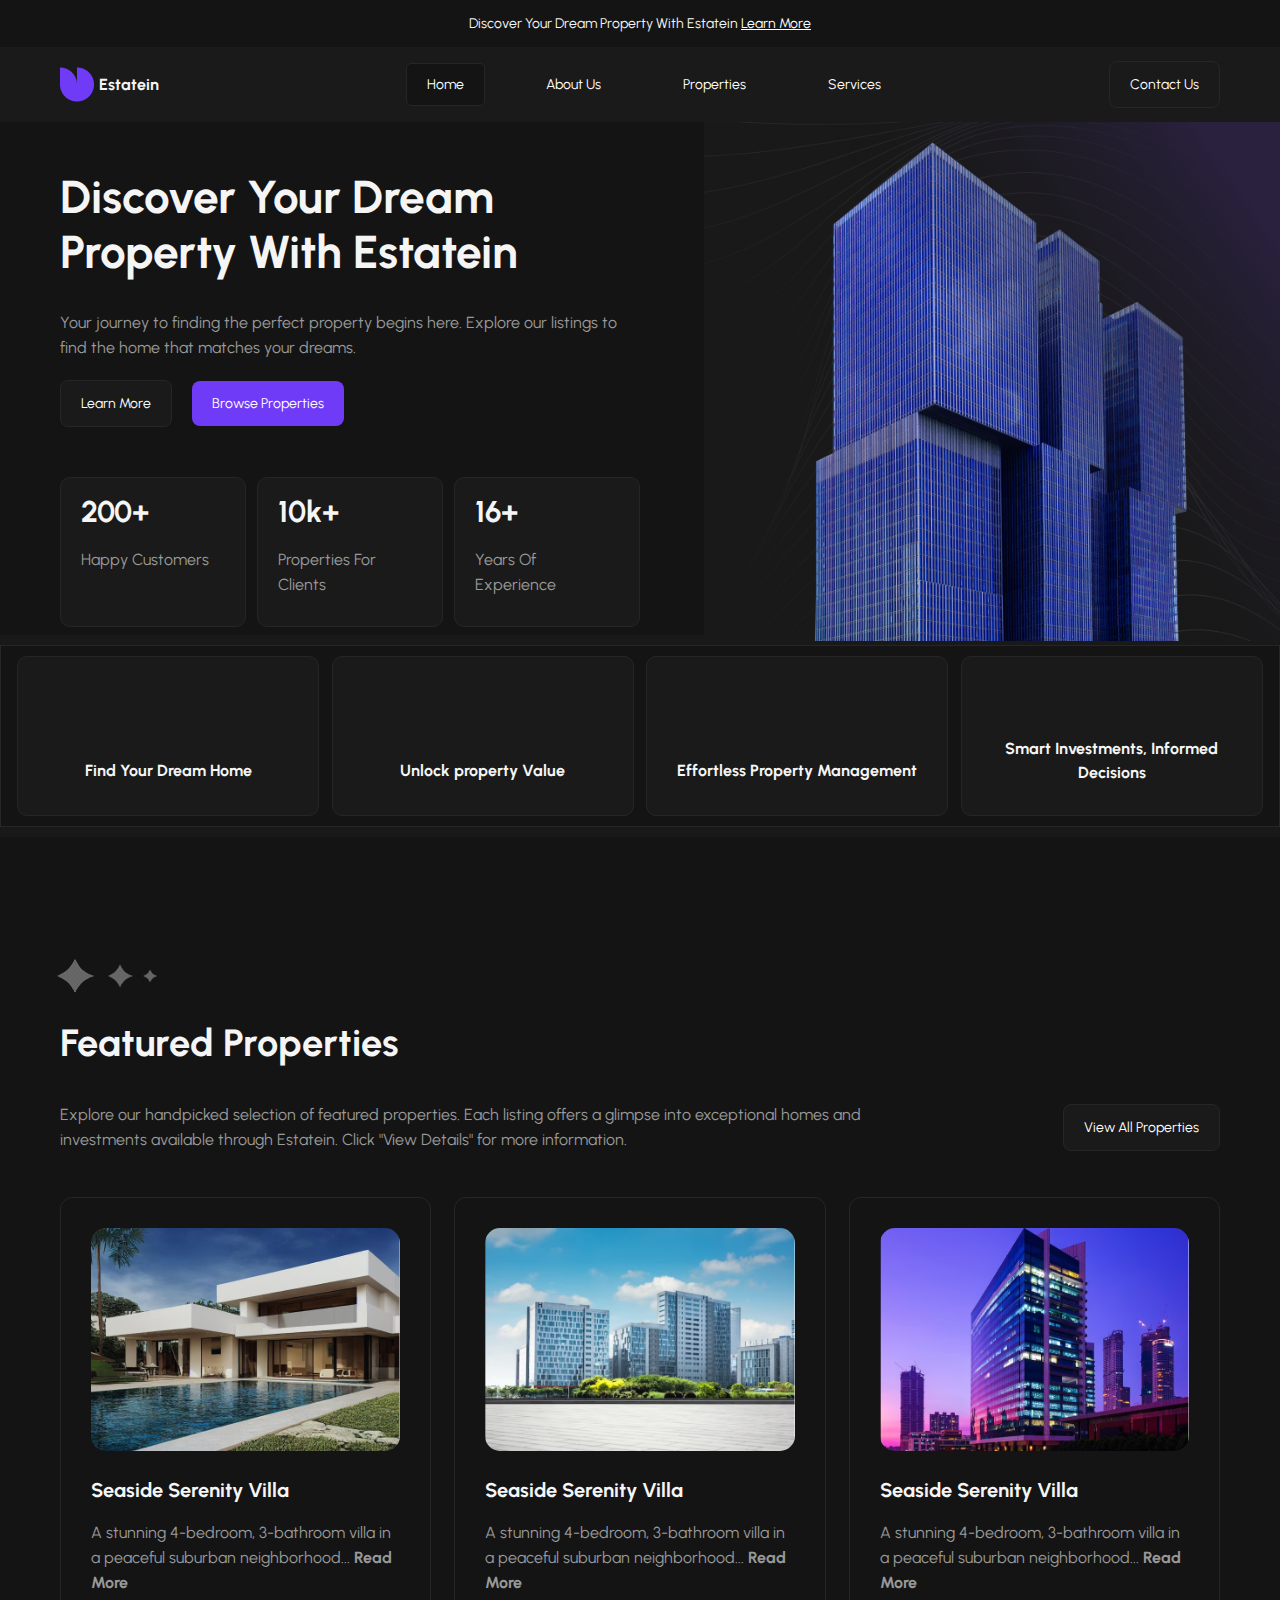
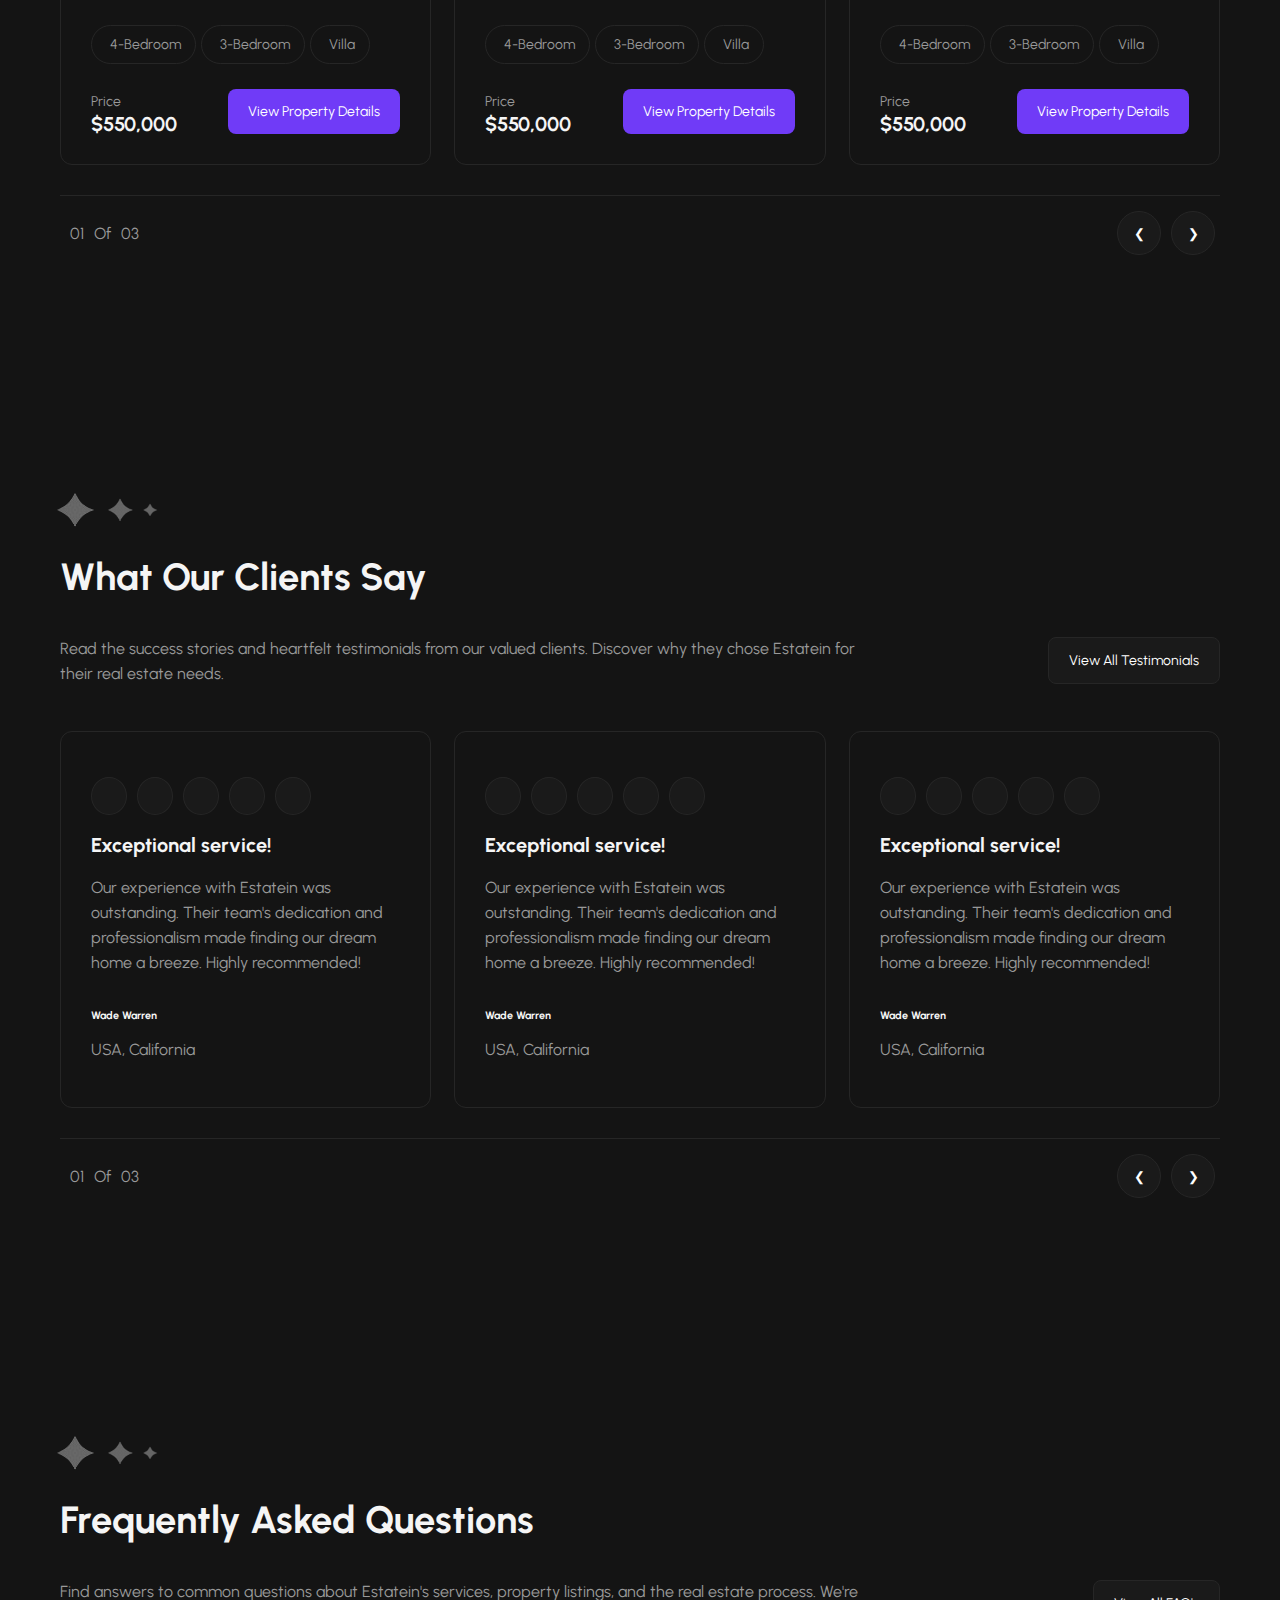
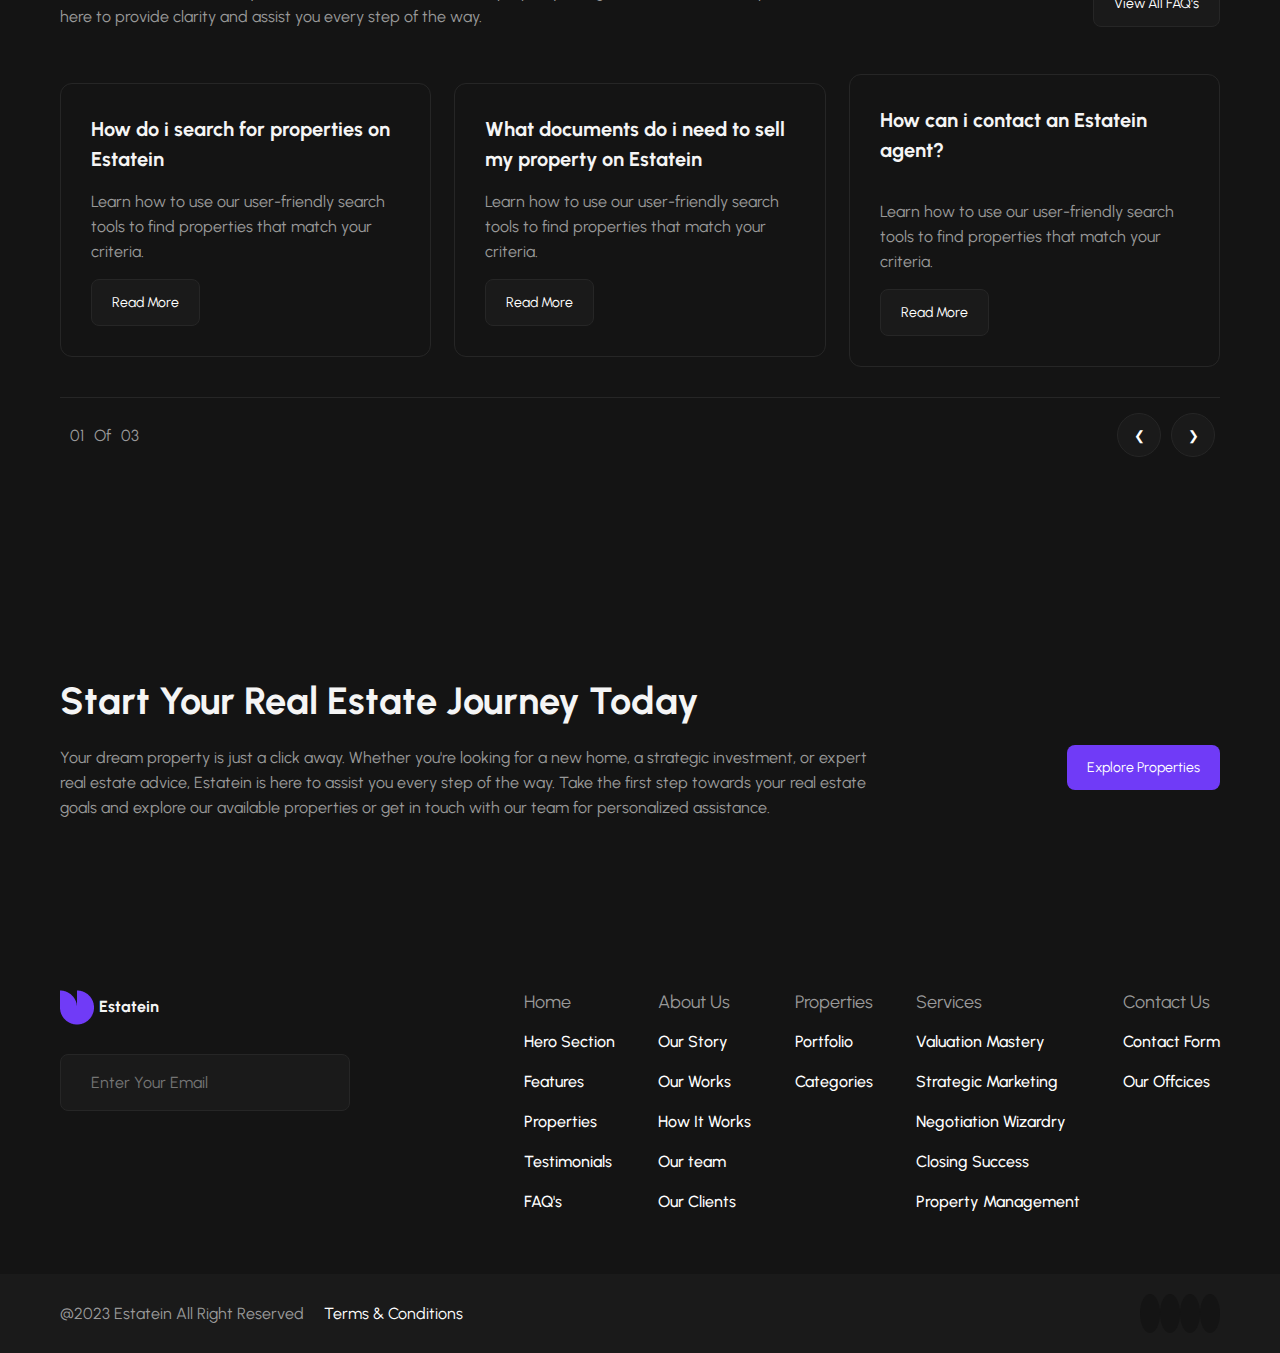
==== commit 9dff4926: "ANother page completed" ====
--- a/index.html
+++ b/index.html
@@ -32,7 +32,7 @@
             <ul>
                 <a href="#"><li>Home</li></a>
                 <a href="./about/about.html"><li>About Us</li></a>
-                <a href="./properties/properties.html"><li>Properties</li></a>
+                <a href="./properties/property.html"><li>Properties</li></a>
                 <a href="./services/services.html"><li>Services</li></a>
             </ul>
         </nav>
@@ -42,7 +42,7 @@
             <ul>
                 <a href="#"><li>Home</li></a>
                 <a href="./about/about.html"><li>About Us</li></a>
-                <a href="./properties/properties.html"><li>Properties</li></a>
+                <a href="./properties/property.html"><li>Properties</li></a>
                 <a href="./services/services.html"><li>Services</li></a>
                 <a href="./contact/contact.html" class="link2"><button class="contact-btn dark-btn">Contact Us</button></a>
             </ul>
@@ -494,8 +494,8 @@
                 <br>
                 <div class="icons">
                     <i class="fa-light fa-envelope-dot"></i>
+                    <input type="email" placeholder="Enter Your Email" class="fa-arrow-up-right">
                     <i class="fa-solid fa-paper-plane"></i>
-                    <input type="email" placeholder="Enter Your Email" class="fa-arrow-up-right">
                 </div>
             </div>
             <div class="info">
--- a/style.css
+++ b/style.css
@@ -424,15 +424,14 @@
     justify-content: space-between;
 }
 footer .footer .contact {
-    width: 20%;
+    width: 25%;
 }
 footer .footer .contact input {
-    border: 1px solid var(--border-clr);
-    border-radius: 8px;
-    padding: 14px 25px;
-    background-color: var(--div-clr);
-    width: 100%;
-    margin: 10px 0;
+    /* height: 35px; */
+    font-size: 16px;
+    background: none;
+    border: none;
+    width: 100%;
     outline: none;
     color: #fff;
 }
@@ -441,15 +440,20 @@
     margin: 0;
 }
 footer .footer .contact .icons {
+    border: 1px solid var(--border-clr);
+    border-radius: 8px;
+    padding: 18px 25px;
+    background-color: var(--div-clr);
+    width: 100%;
+    margin: 10px 0;
+    display: flex;
+    justify-content: center;
+    align-items: center;
+    gap: 5px;
     position: relative;
-}
-footer .footer .contact .icons i{
-    position: absolute;
-    top: 38%;
-    left: 2%;
-}
-footer .footer .contact .icons i:nth-child(2) {
-    left: 90%;
+    & i {
+        color: #999999;
+    }
 }
 footer .footer .info {
     width: 60%;
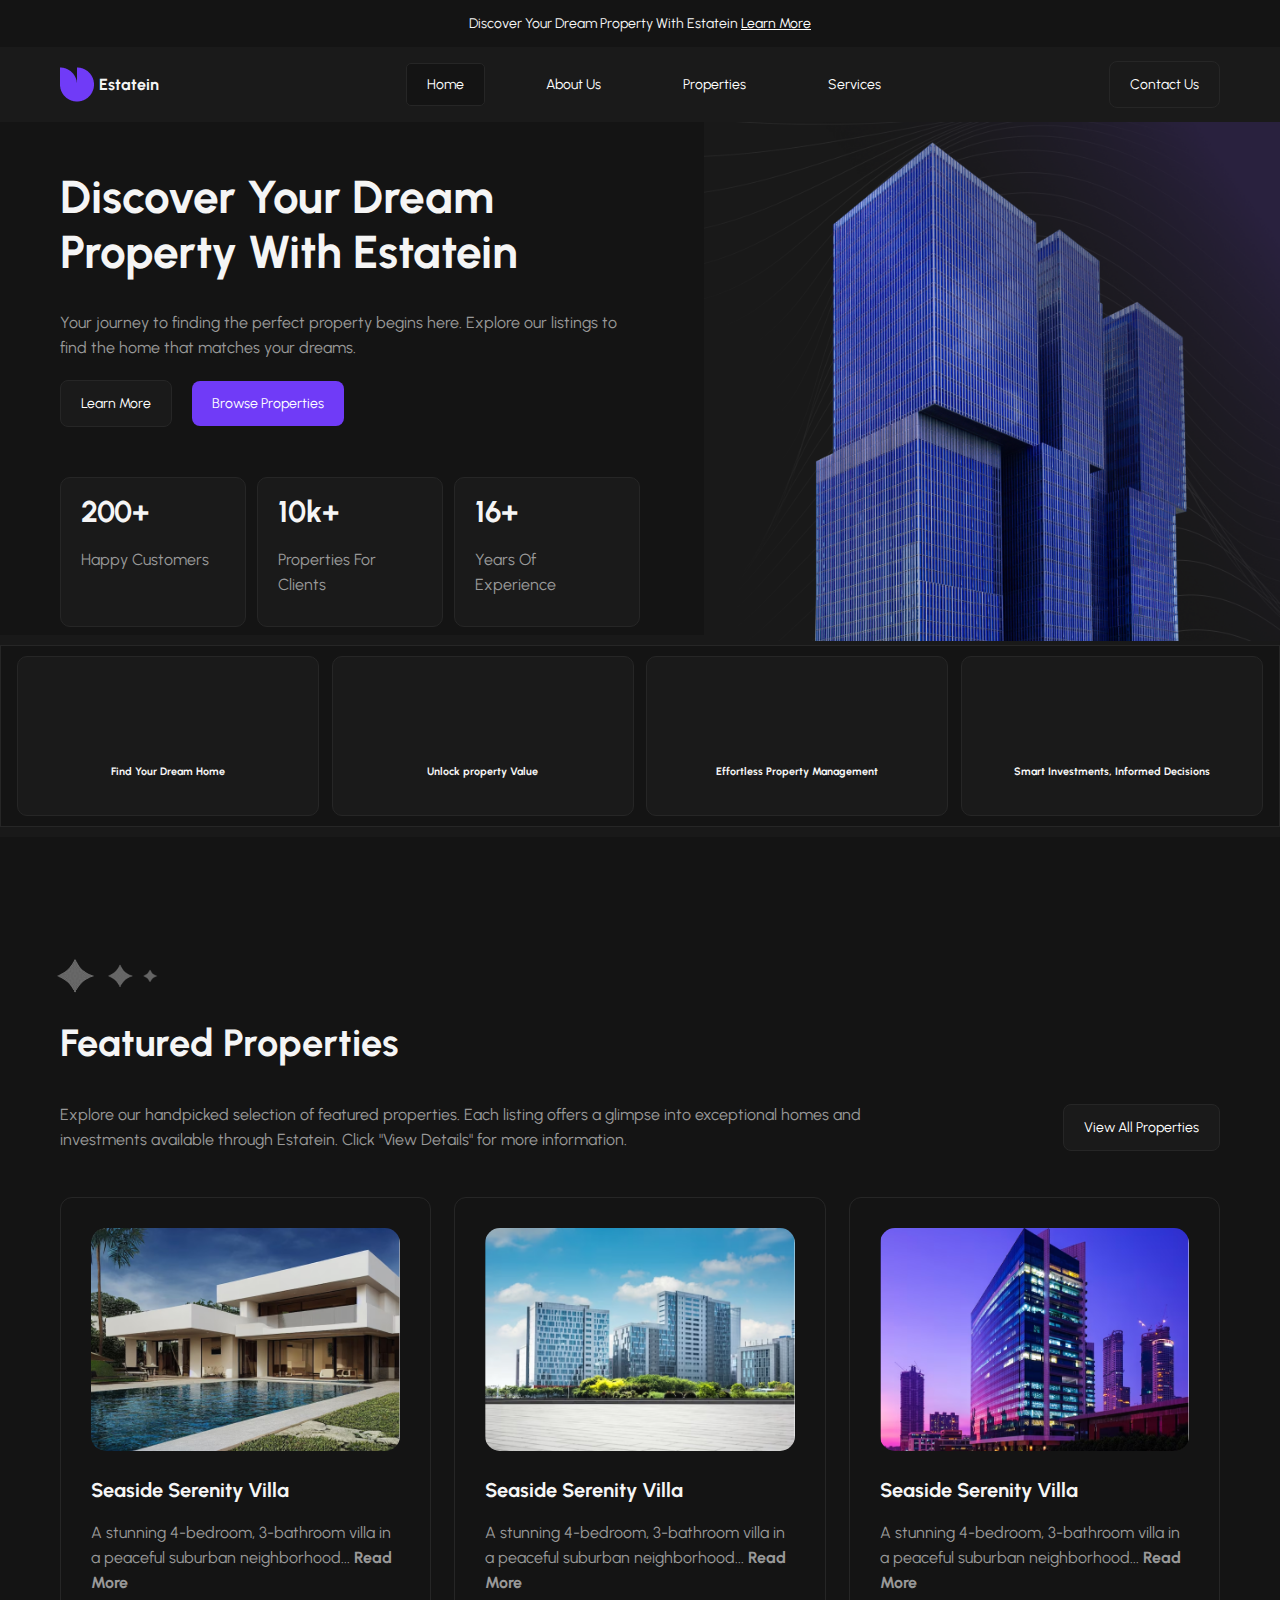
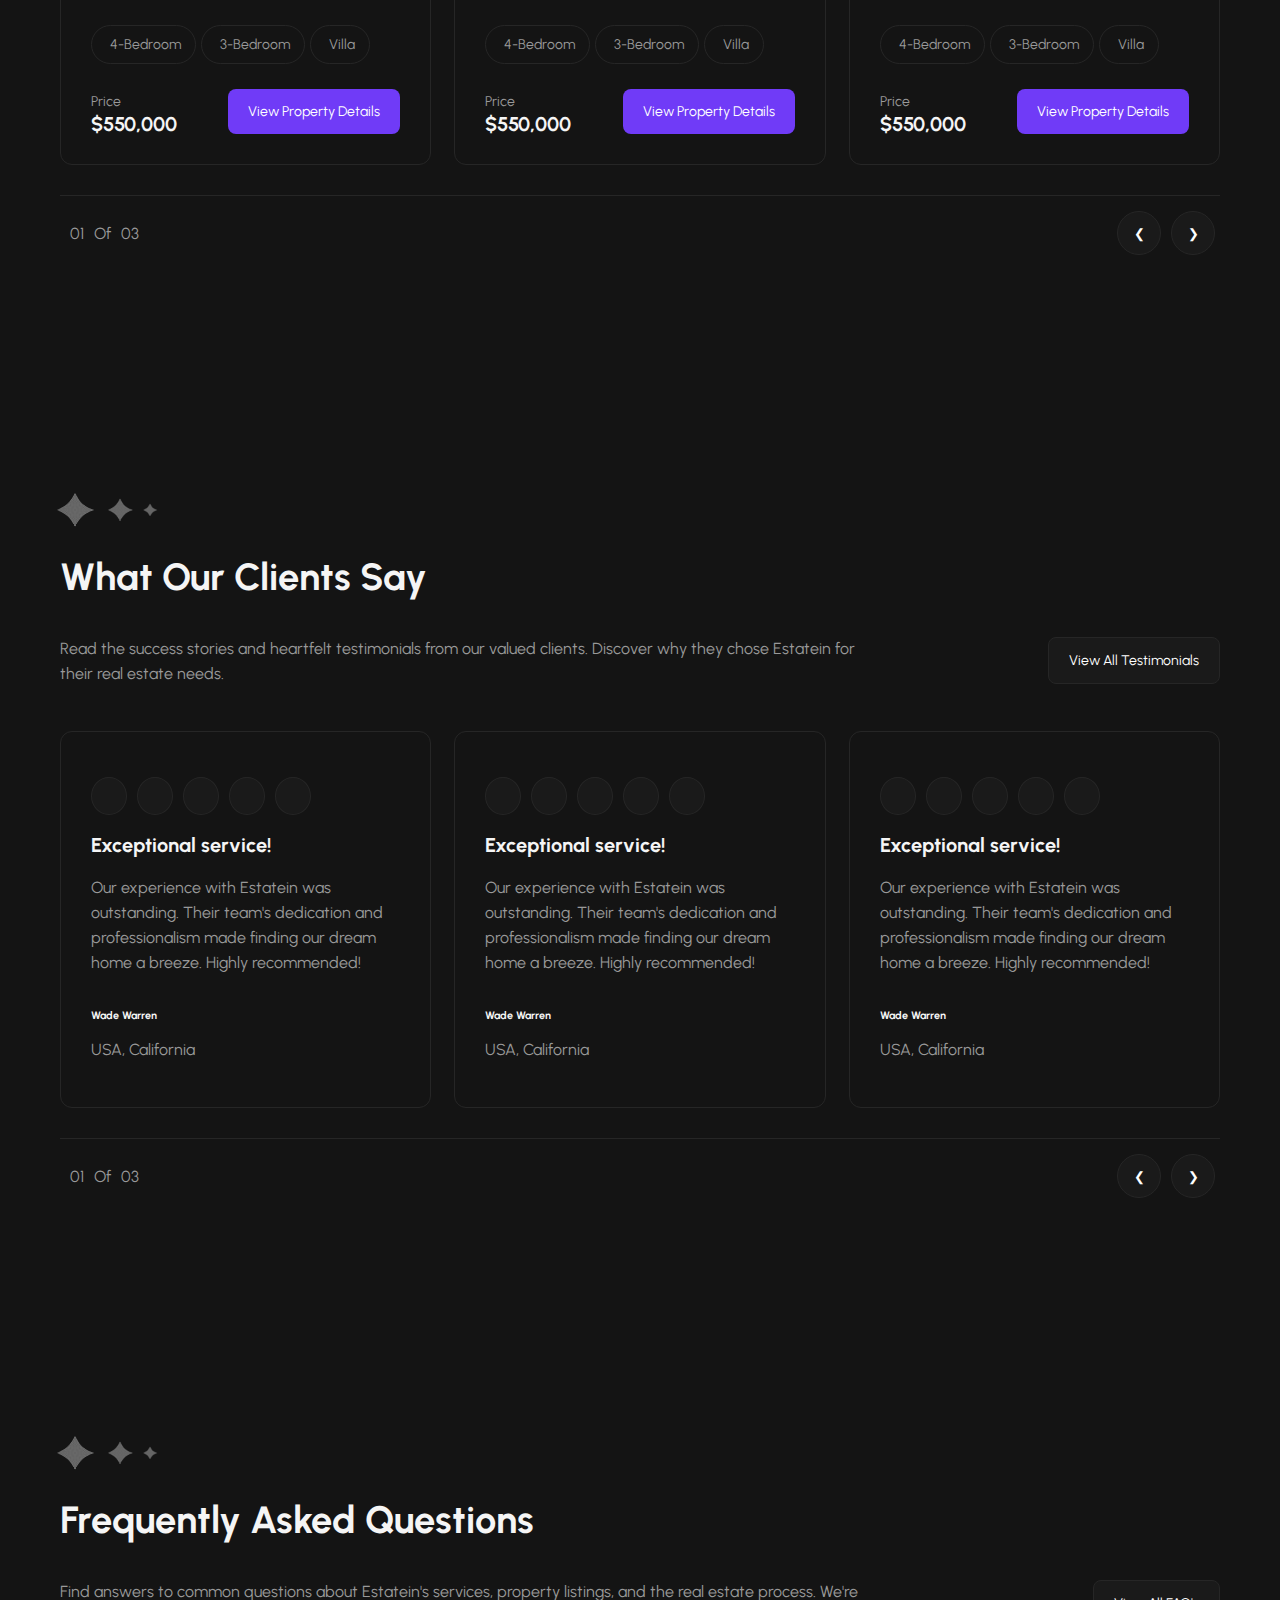
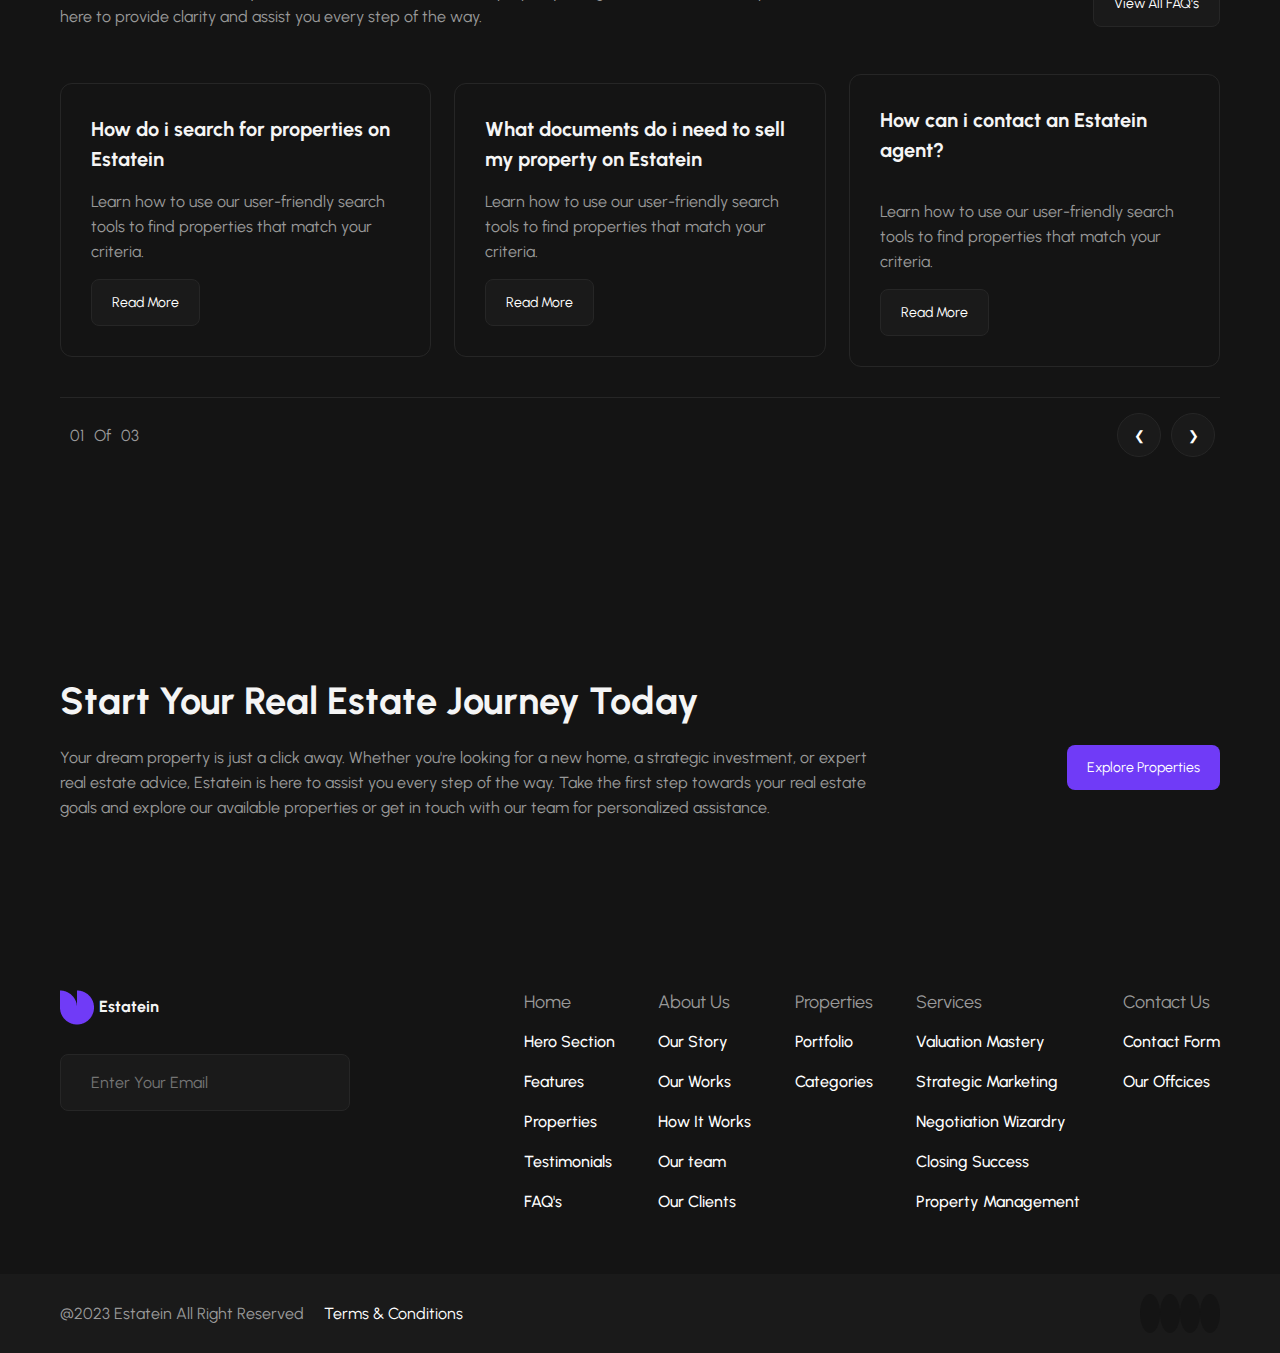
==== commit d99f29ef: "commit" ====
--- a/index.html
+++ b/index.html
@@ -104,28 +104,28 @@
             <div class="home">
                 <i class="fa-solid fa-house"></i>
             </div>
-            <h5>Find Your Dream Home</h5>
+            <h6>Find Your Dream Home</h6>
         </div>
         <div class="sub-div div-col-1">
             <p class="fa-thin fa-arrow-up-right"></p>
             <div class="home">
                 <i class="fa-solid fa-radio"></i>
             </div>
-            <h5>Unlock property Value</h5>
+            <h6>Unlock property Value</h6>
         </div>
         <div class="sub-div div-col-1">
             <p class="fa-thin fa-arrow-up-right"></p>
             <div class="home">
                 <i class="fa-solid fa-hotel"></i>
             </div>
-            <h5>Effortless Property Management</h5>
+            <h6>Effortless Property Management</h6>
         </div>
         <div class="sub-div div-col-1">
             <p class="fa-thin fa-arrow-up-right"></p> 
             <div class="home">
                 <i class="fa-solid fa-sun"></i>
             </div>
-            <h5>Smart Investments, Informed Decisions</h5>
+            <h6>Smart Investments, Informed Decisions</h6>
         </div>
     </div>
 
@@ -170,7 +170,7 @@
                         <p>Price</p>
                         <h6>$550,000</h6>
                     </div>
-                    <button class="blue-btn">View Property Details</button>
+                    <a href="./properties/property-details/index.html"><button class="blue-btn">View Property Details</button></a>
                 </div>
             </div>
             <div class="content slide1 ">
@@ -194,7 +194,7 @@
                         <p>Price</p>
                         <h6>$550,000</h6>
                     </div>
-                    <button class="blue-btn">View Property Details</button>
+                    <a href="./properties/property-details/index.html"><button class="blue-btn">View Property Details</button></a>
                 </div>
             </div>
             <div class="content slide1 ">
@@ -218,7 +218,7 @@
                         <p>Price</p>
                         <h6>$550,000</h6>
                     </div>
-                    <button class="blue-btn">View Property Details</button>
+                    <a href="./properties/property-details/index.html"><button class="blue-btn">View Property Details</button></a>
                 </div>
             </div>
         </div>
@@ -614,7 +614,7 @@
         </div>
     </footer>
 
-    <script src="https://cdn.jsdelivr.net/npm/gsap@3.12.5/dist/ScrollTrigger.min.js"></script>
+    <!-- <script src="https://cdn.jsdelivr.net/npm/gsap@3.12.5/dist/ScrollTrigger.min.js"></script> -->
     <script src="https://cdn.jsdelivr.net/npm/gsap@3.12.5/dist/gsap.min.js"></script>
     <script src="script.js"></script>
 </body>
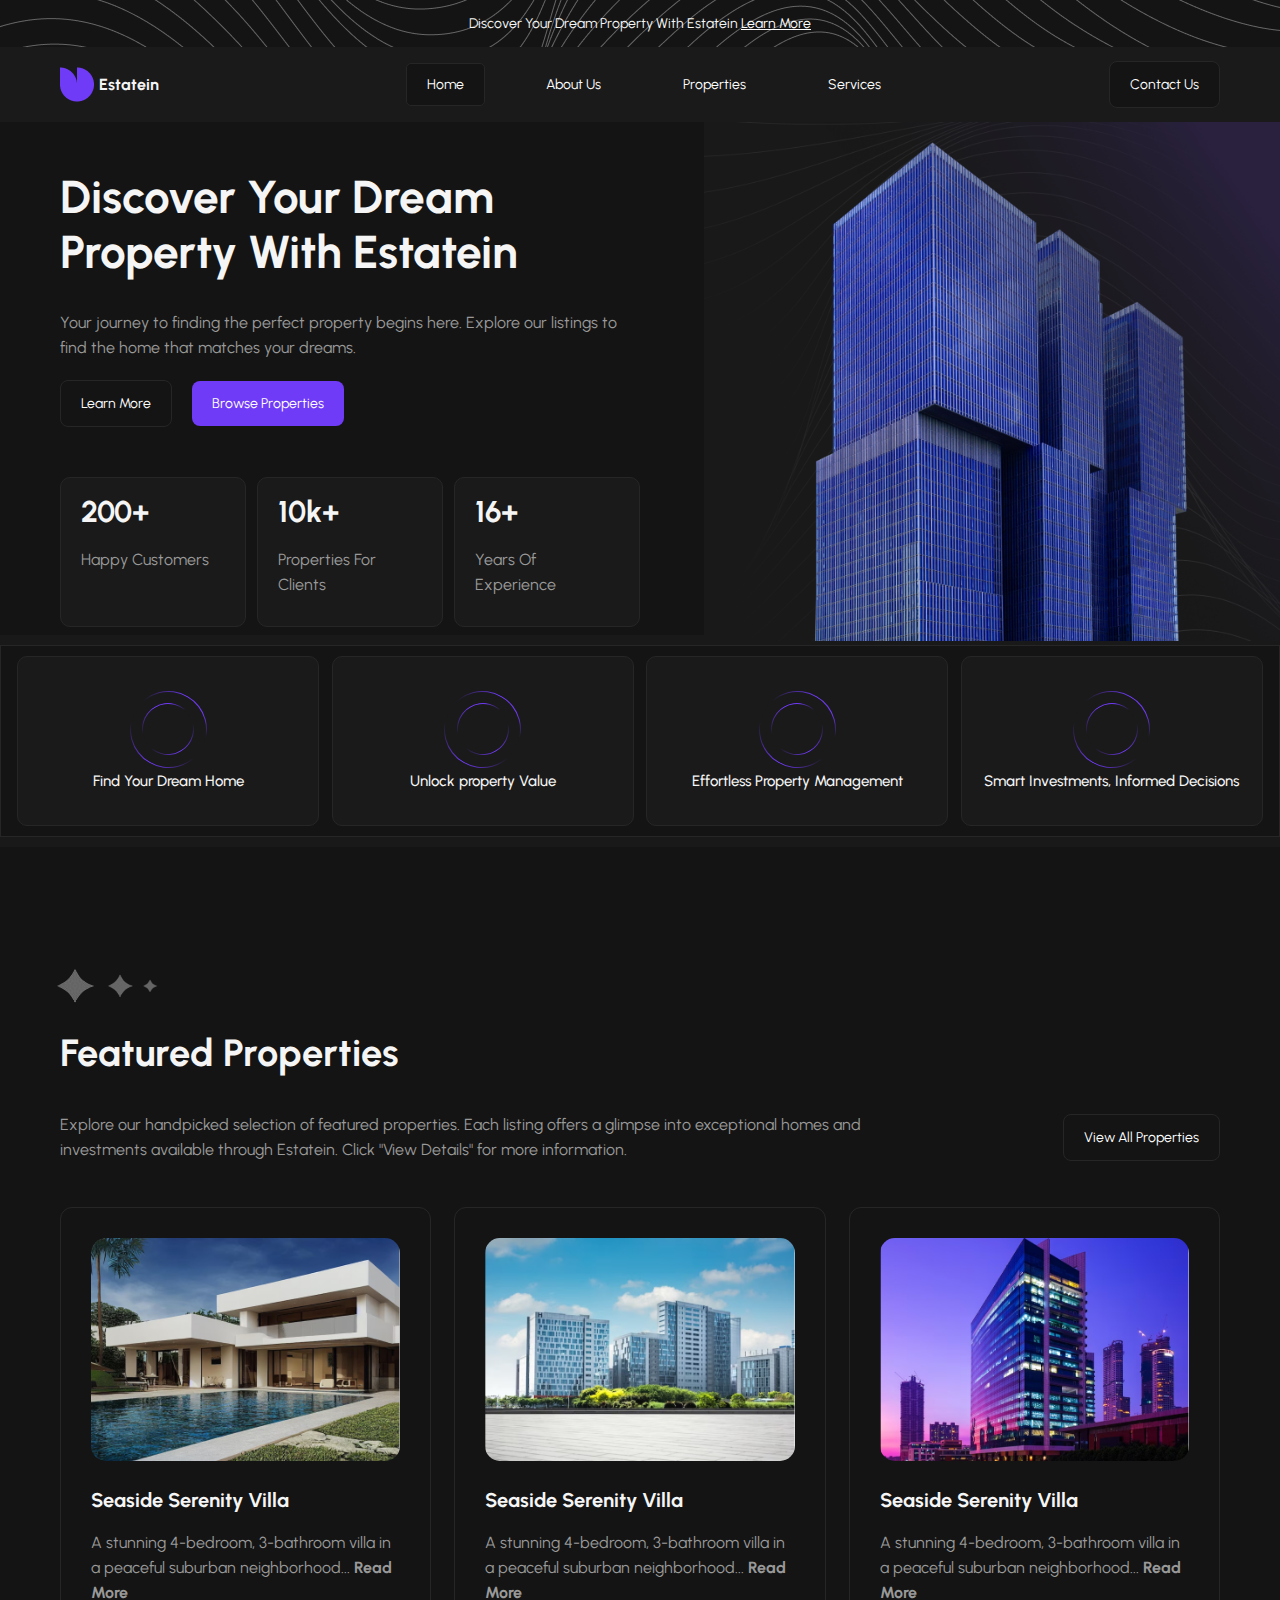
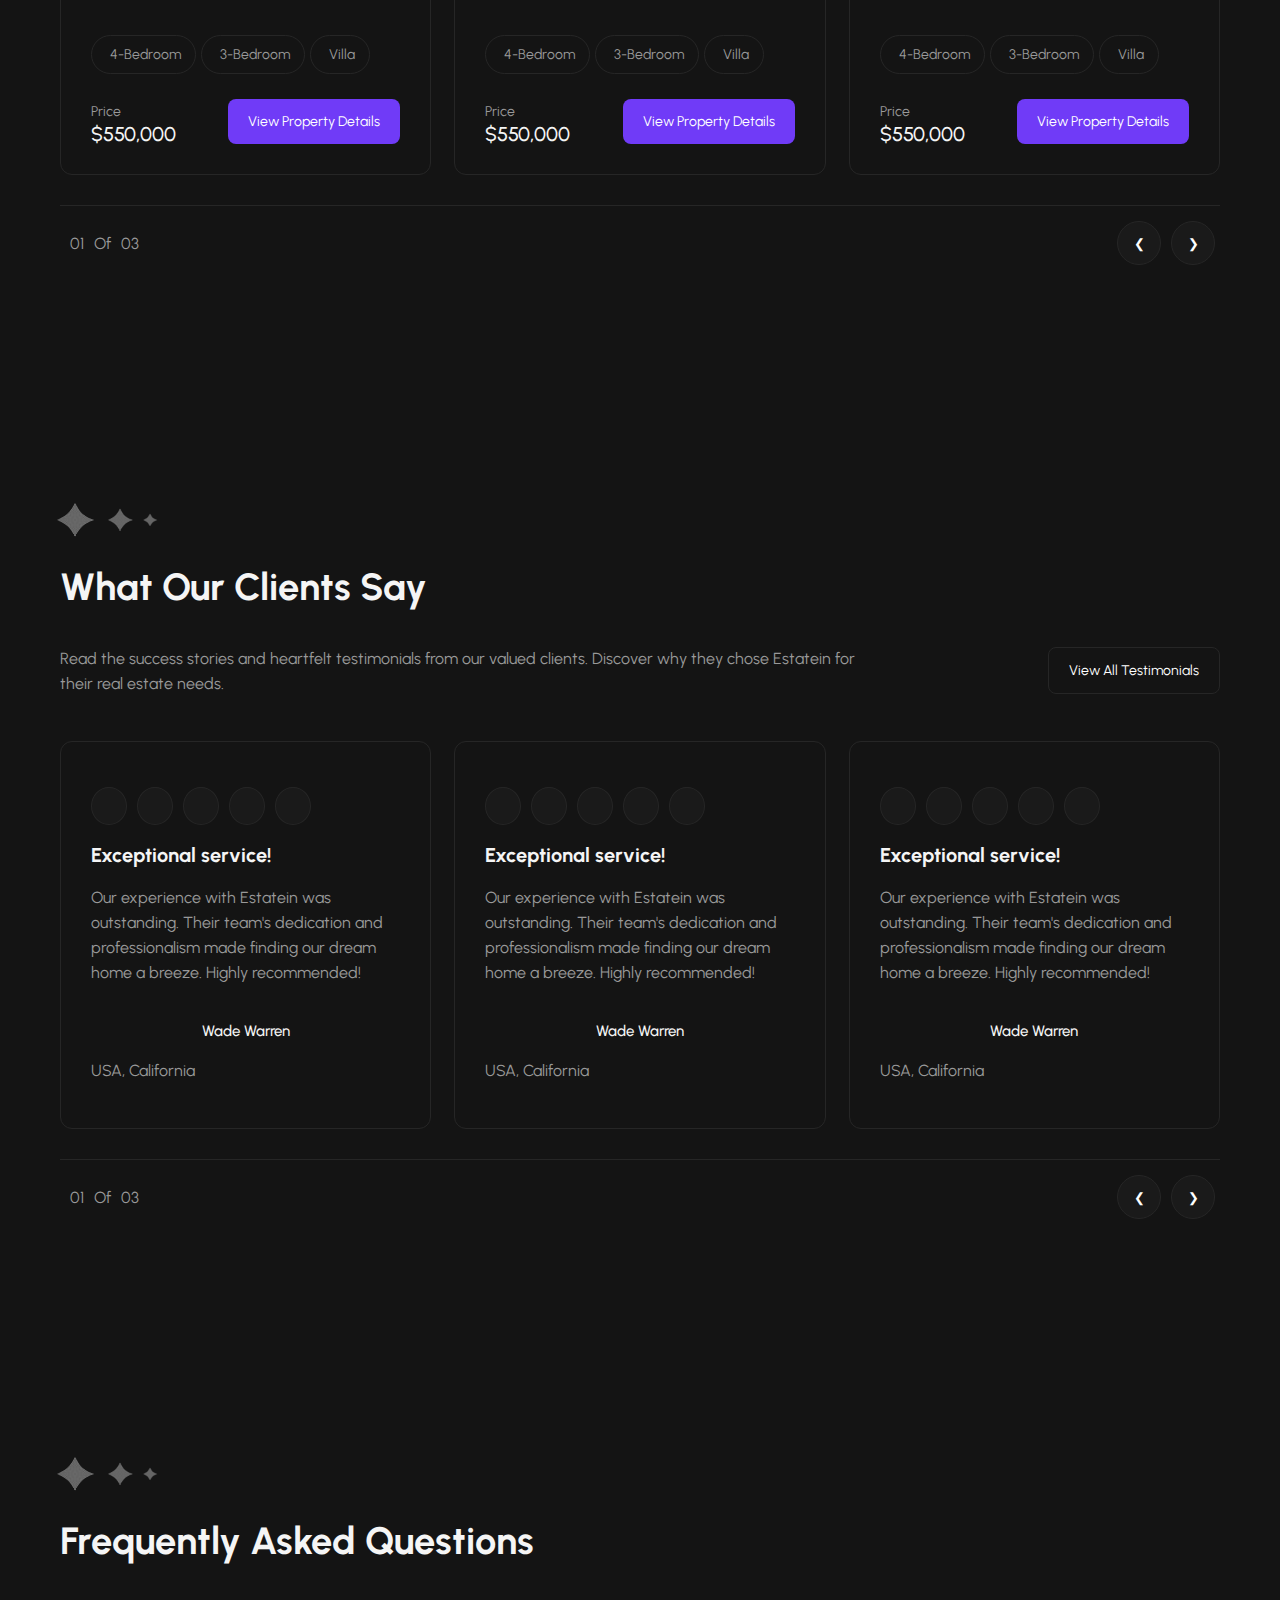
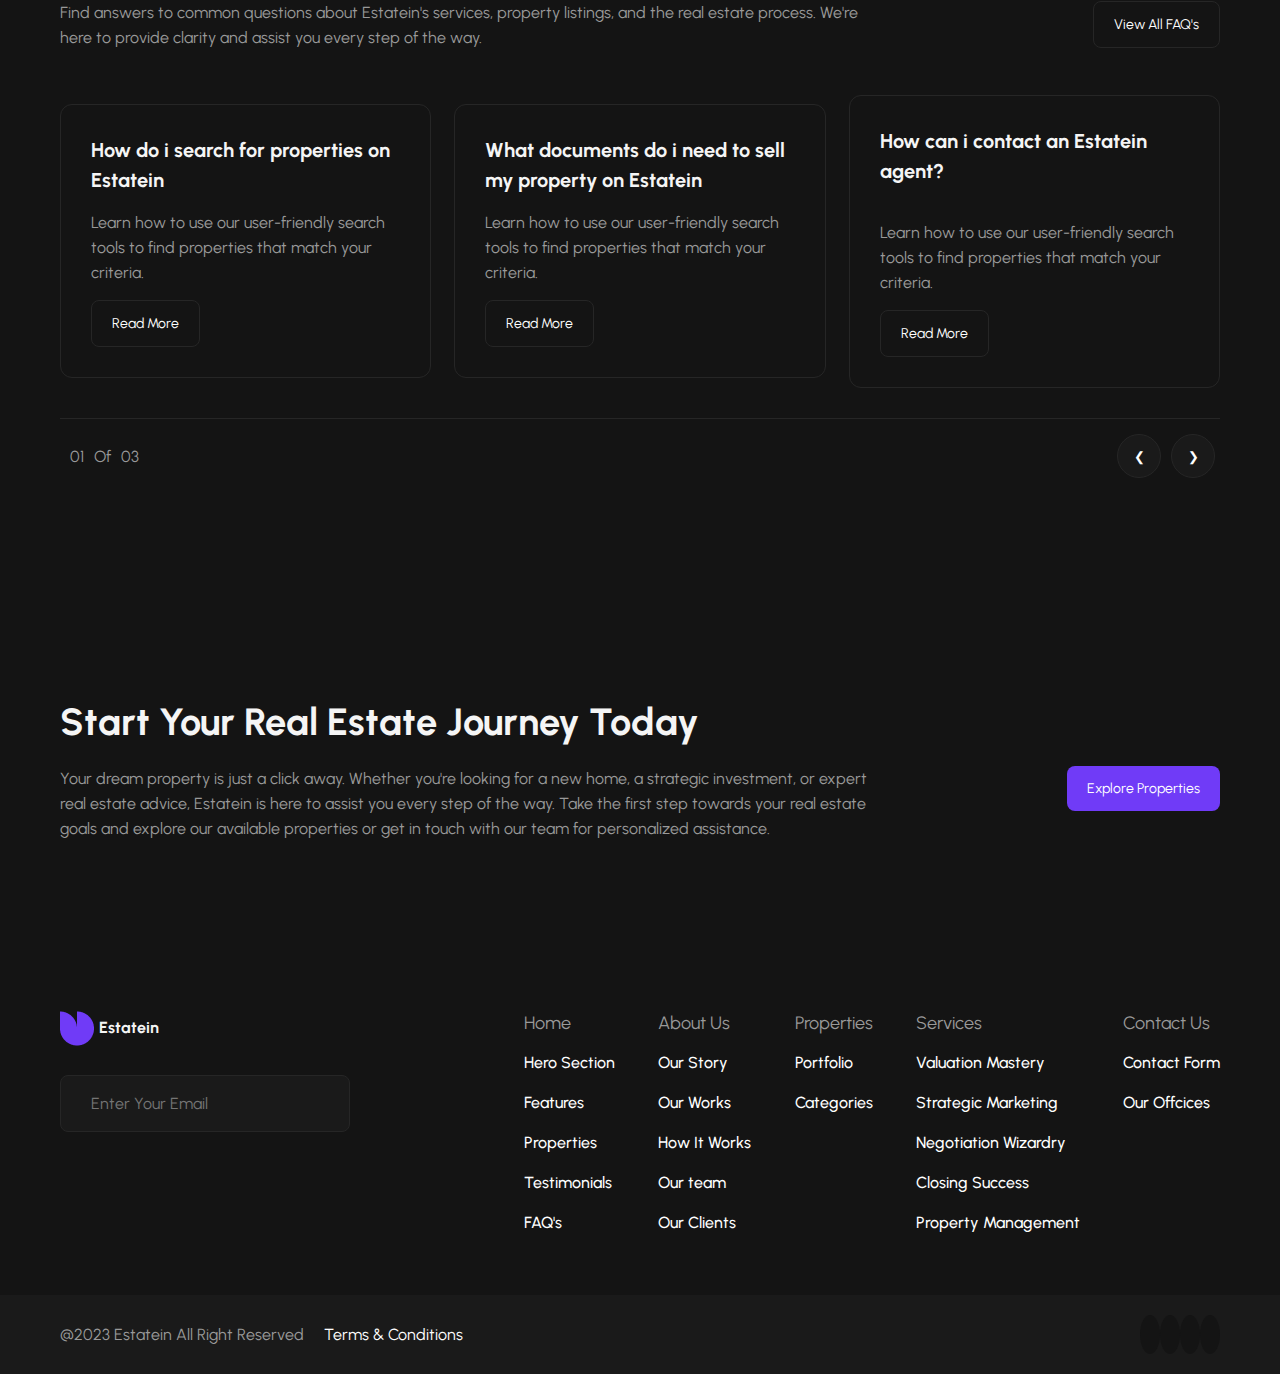
==== commit 4ae21e0e: "Conclusion of Estatein i hope" ====
--- a/index.html
+++ b/index.html
@@ -51,22 +51,14 @@
     <!-- <div class="absolute">
         <sub>Text</sub>
     </div> -->
+    <div class="div">
+        <img src="./resources/logo.png" alt="">
+    </div>
 
     <div class="first-section">
         <div class="pic">
             <img src="./resources/img1.png" alt="" class="img1">
         </div>
-        <!-- <div class="svg">
-            <svg height="200" width="200">
-                <defs>
-                    <path id="circle" d="M100, 100 m0, -50 a50, 50 0 1, 0 0, 100 a50, 50 0 1, 0 0, -100">
-                    <text font-size="16" text-anchor="middle">
-                        <textpath xlink:href="#circle" startOffset="25%"> Text </textpath>
-                    </text>
-                </defs>
-
-            </svg>
-        </div> -->
         <div class="text">
             <div class="txt txt1">
                 <h1 class="header1">
@@ -98,7 +90,7 @@
         </div>
     </div>
 
-    <div class="second-section">
+    <div class="second-section pop-up">
         <div class="sub-div div-col-1">
             <p class="fa-thin fa-arrow-up-right"></p>
             <div class="home">
@@ -129,7 +121,7 @@
         </div>
     </div>
 
-    <div class="third-section sec-obj">
+    <div class="third-section sec-obj pop-up">
         <div class="img star">
             <img src="./resources/star-logo-removebg-preview.png" alt="">
             <img src="./resources/star-logo-removebg-preview.png" alt="">
@@ -247,7 +239,7 @@
         
     </div>
 
-    <div class="comments sec-obj">
+    <div class="comments sec-obj pop-up">
         <div class="img star">
             <img src="./resources/star-logo-removebg-preview.png" alt="">
             <img src="./resources/star-logo-removebg-preview.png" alt="">
@@ -362,7 +354,7 @@
         </div>
     </div>
 
-    <div class="fourth-section sec-obj">
+    <div class="fourth-section sec-obj pop-up">
         <div class="img star">
             <img src="./resources/star-logo-removebg-preview.png" alt="">
             <img src="./resources/star-logo-removebg-preview.png" alt="">
@@ -464,7 +456,7 @@
         </div>
     </div>
 
-    <div class="conclusion sec-obj">
+    <div class="conclusion sec-obj pop-up">
         <div class="text">
             <h3>
                 Start Your Real Estate Journey Today
@@ -485,7 +477,7 @@
     </div>
 
     <footer>
-        <div class="footer sec-obj">
+        <div class="footer sec-obj pop-up">
             <div class="contact">
                 <h5>
                     <img src="./resources/logo.png" alt="">
@@ -498,7 +490,7 @@
                     <i class="fa-solid fa-paper-plane"></i>
                 </div>
             </div>
-            <div class="info">
+            <div class="info pop-up">
                 <div>
                     <p>Home</p>
                     <div class="link">
@@ -544,7 +536,7 @@
                     </div>
                 </div>
             </div>
-            <div class="info res-info">
+            <div class="info res-info pop-up">
                 <div class="left">
                     <div>
                         <p>Home</p>
@@ -613,8 +605,7 @@
             </div>
         </div>
     </footer>
-
-    <!-- <script src="https://cdn.jsdelivr.net/npm/gsap@3.12.5/dist/ScrollTrigger.min.js"></script> -->
+    <script src="https://cdn.jsdelivr.net/npm/gsap@3.12.5/dist/ScrollTrigger.min.js"></script>
     <script src="https://cdn.jsdelivr.net/npm/gsap@3.12.5/dist/gsap.min.js"></script>
     <script src="script.js"></script>
 </body>
--- a/style.css
+++ b/style.css
@@ -3,6 +3,7 @@
     --div-clr: #1a1a1a;
     -btn-clr: #703bf7;
     --border-clr: #262626;
+    --icon-clr: #A685FA;
 
 }
 ::-webkit-scrollbar {
@@ -37,14 +38,14 @@
     overflow-x: hidden;
 }
 .dark-btn {
-    background-color: var(--div-clr);
+    background-color: var(--bg-clr);
     border: 1px solid var(--border-clr);
     color: #fff;
     border-radius: 8px;
     padding: 14px 20px;
     font-size: 14px;
     &:hover {
-        background-color: var(--bg-clr);
+        background-color: #000;
         cursor: pointer;
         transition: .5s linear;
     }
@@ -93,10 +94,47 @@
     font-size: 16px;
     line-height: 24px;
 }
+h6 {
+    font-size: 15px;
+    font-weight: 500;
+    line-height: 24px;
+    text-align: center;
+}
+.div {
+    height: 100vh;
+    width: 100%;
+    position: fixed;
+    left: 0;
+    top: 0;
+    background-color: var(--bg-clr);
+    z-index: 999;
+    backdrop-filter: blur(10px);
+    & img {
+        position: absolute;
+        left: 50%;
+        top: 50%;
+        translate: -50% -50%;
+        animation: grow 1s infinite ease;
+        z-index: 9999;
+    }
+    
+}
+@keyframes grow {
+    0% {
+        scale: 1;
+    }
+    50% {
+        scale: 1.5;
+    }
+    100% {
+        scale: 1;
+    }    
+}
 .first-header {
     padding: 15px;
     text-align: center;
     font-size: 14px;
+    background-image: url(/resources/Abstract\ Design\ \(1\).png);
 }
 .res-nav {
     display: none;
@@ -194,51 +232,60 @@
     padding: 10px;
 }
 .second-section .sub-div {
-    position: relative;
-    height: 160px;
+    height: 170px;
     width: 24%;
     display: flex;
     flex-direction: column;
+    align-items: center;
     justify-content: center;
-    align-items: center;
     text-align: center;
     border: 1px solid var(--border-clr);
     background-color: var(--div-clr);
     border-radius: 10px;
-    padding: 30px 16px;
+    padding: 5px 10px;
 
 }
 .second-section .sub-div p {
     align-self: flex-end;
     margin: 0;
-    font-size: 40px;
+    font-size: 30px;
     color: #4D4D4D;
 }
 .second-section .sub-div .home {
-    font-size: 30px;
-    display: flex;
-    justify-content: center;
-    align-items: center;
-    /* text-align: center; */
-    margin: 10px 0;
     height: 50px;
     width: 50px;
+    margin: 15px 0;
+    display: flex;
+    justify-content: center;
+    align-items: center;
     position: relative;
-    border-radius: 100%;
-}
-/* .second-section .sub-div .home::after {
-    border: 0.1px solid green;
-    border-color: green transparent;
-    border-radius: 100%;
-    position: absolute;
-    z-index: -2;
-    height: 100%;
-    width: 100%;
-    top: 50%;
-    left: 50%;
-    translate: -50% -50%;
-    content: '';
-} */
+    & i {
+        position: absolute;
+        z-index: 100;
+        font-size: 20px;
+        color: var(--icon-clr);
+    }
+    &::after, &::before {
+        content: '';
+        position: absolute;
+        height: 100%;
+        width: 100%;
+        border-radius: 100%;
+        border: double 1px transparent;
+        background-image: conic-gradient(var(--div-clr), var(--div-clr)), 
+        conic-gradient(#703bf7 10%, transparent 20% 30%, #703bf7, transparent 70% 80%, #703bf7);
+        background-origin: border-box;
+        background-clip: content-box, border-box;
+        transform: rotate(-30deg);
+    }
+    &::before {
+        height: 150%;
+        width: 150%;
+        transform: rotate(30deg);
+    }
+
+}
+
 
 
 
